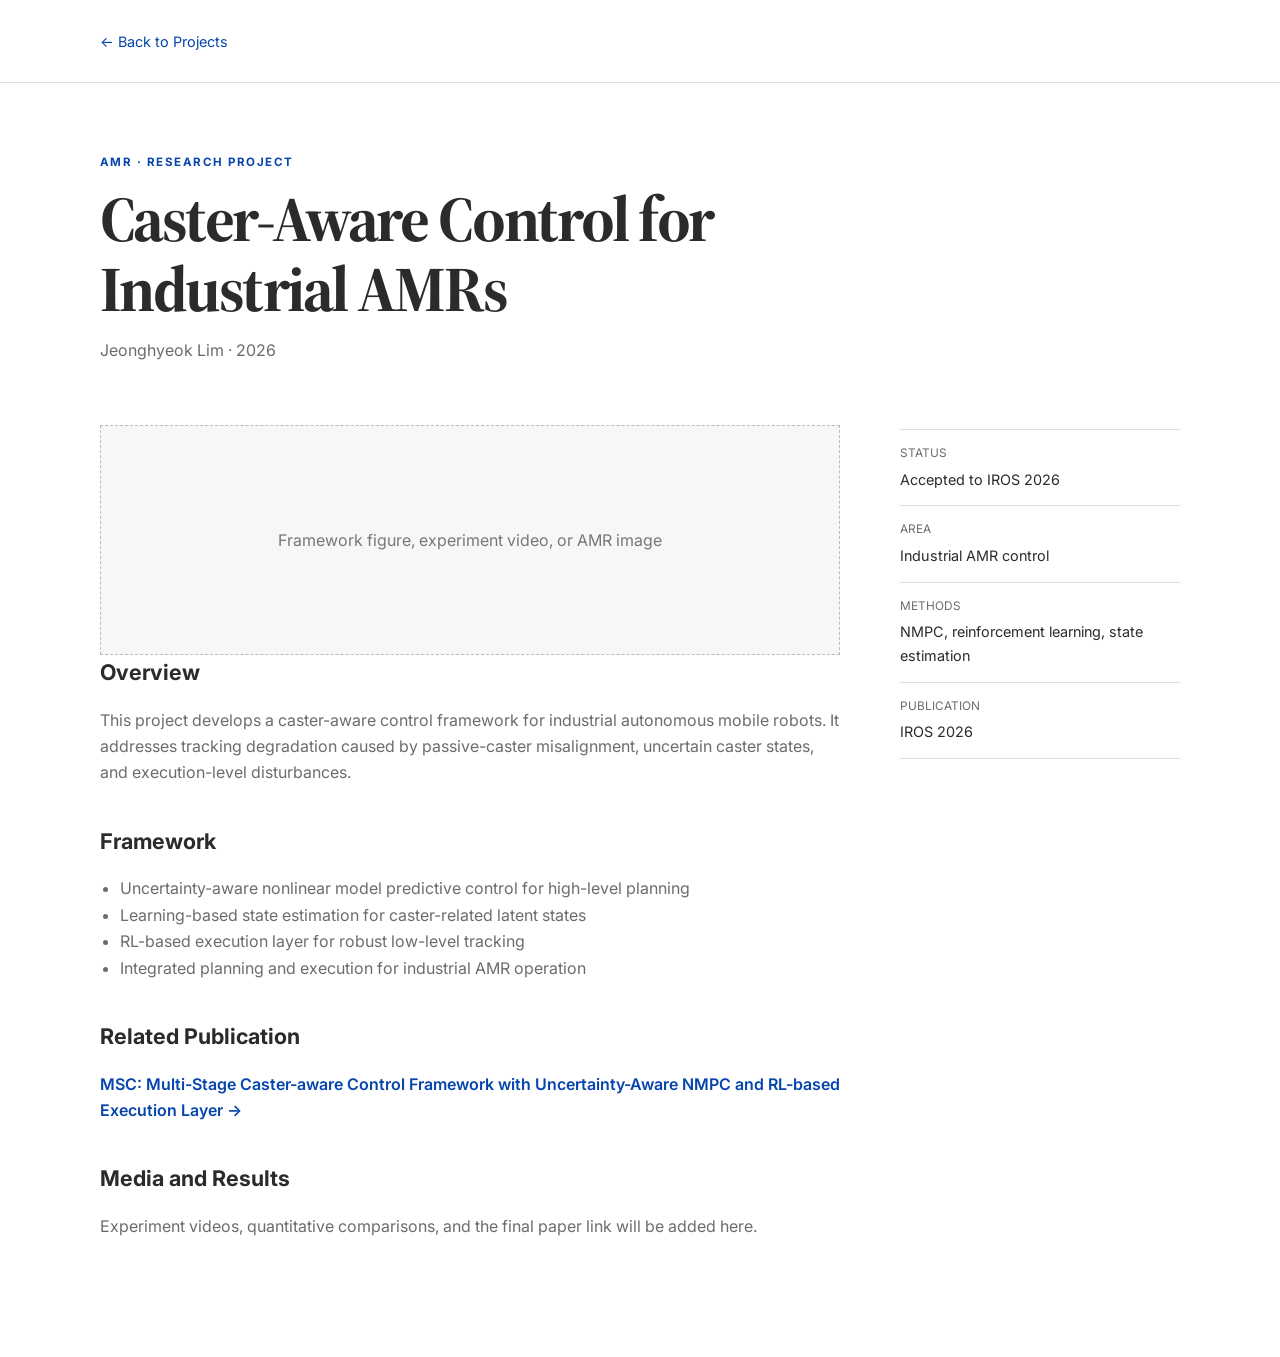
==== projects/caster-aware-amr.html @ 1ec25bf4 "Add caster-aware AMR project page" ====
<!DOCTYPE html>
<html lang="en">
<head>
  <meta charset="UTF-8" />
  <meta name="viewport" content="width=device-width, initial-scale=1.0" />
  <meta name="description" content="Caster-Aware Control for Industrial AMRs — Jeonghyeok Lim" />
  <title>Caster-Aware Control for Industrial AMRs | Jeonghyeok Lim</title>
  <link rel="preconnect" href="https://fonts.googleapis.com" />
  <link rel="preconnect" href="https://fonts.gstatic.com" crossorigin />
  <link href="https://fonts.googleapis.com/css2?family=Inter:wght@400;500;600;700&family=Source+Serif+4:wght@600;700&display=swap" rel="stylesheet" />
  <link rel="stylesheet" href="../assets/styles.css" />
</head>
<body class="detail-page">
  <header class="detail-header">
    <div class="container"><a href="../index.html#projects">← Back to Projects</a></div>
  </header>

  <main>
    <section class="detail-hero container">
      <p class="label">AMR · RESEARCH PROJECT</p>
      <h1>Caster-Aware Control for Industrial AMRs</h1>
      <p class="detail-meta">Jeonghyeok Lim · 2026</p>
    </section>

    <section class="detail-layout container">
      <div>
        <div class="detail-media">Framework figure, experiment video, or AMR image</div>

        <section class="detail-section">
          <h2>Overview</h2>
          <p>
            This project develops a caster-aware control framework for industrial autonomous mobile robots.
            It addresses tracking degradation caused by passive-caster misalignment, uncertain caster states,
            and execution-level disturbances.
          </p>
        </section>

        <section class="detail-section">
          <h2>Framework</h2>
          <ul>
            <li>Uncertainty-aware nonlinear model predictive control for high-level planning</li>
            <li>Learning-based state estimation for caster-related latent states</li>
            <li>RL-based execution layer for robust low-level tracking</li>
            <li>Integrated planning and execution for industrial AMR operation</li>
          </ul>
        </section>

        <section class="detail-section">
          <h2>Related Publication</h2>
          <p>
            <a class="text-link" href="../index.html#msc-paper">MSC: Multi-Stage Caster-aware Control Framework with Uncertainty-Aware NMPC and RL-based Execution Layer →</a>
          </p>
        </section>

        <section class="detail-section">
          <h2>Media and Results</h2>
          <p>Experiment videos, quantitative comparisons, and the final paper link will be added here.</p>
        </section>
      </div>

      <aside class="detail-aside">
        <dl>
          <div><dt>Status</dt><dd>Accepted to IROS 2026</dd></div>
          <div><dt>Area</dt><dd>Industrial AMR control</dd></div>
          <div><dt>Methods</dt><dd>NMPC, reinforcement learning, state estimation</dd></div>
          <div><dt>Publication</dt><dd>IROS 2026</dd></div>
        </dl>
      </aside>
    </section>
  </main>
</body>
</html>
---- assets/styles.css ----
:root {
  --bg: #ffffff;
  --surface: #f7f7f7;
  --text: #2b2b2b;
  --muted: #6c6c6c;
  --line: #dedede;
  --accent: #0645ad;
  --accent-dark: #083b8a;
  --soft-blue: #eef4fb;
  --max-width: 1080px;
}

* { box-sizing: border-box; }
html { scroll-behavior: smooth; }
body {
  margin: 0;
  color: var(--text);
  background: var(--bg);
  font-family: Inter, system-ui, -apple-system, BlinkMacSystemFont, "Segoe UI", sans-serif;
  font-size: 16px;
  line-height: 1.65;
}

a { color: inherit; text-decoration: none; }
a:hover { color: var(--accent); }
img { display: block; max-width: 100%; }
strong { font-weight: 700; }

.container {
  width: min(var(--max-width), calc(100% - 48px));
  margin-inline: auto;
}

.site-header {
  position: sticky;
  top: 0;
  z-index: 20;
  background: rgba(255,255,255,.97);
  border-bottom: 1px solid var(--line);
}

.header-inner {
  width: min(var(--max-width), calc(100% - 48px));
  min-height: 68px;
  margin-inline: auto;
  display: flex;
  align-items: center;
  gap: 32px;
}

.site-name {
  margin-right: auto;
  color: var(--text);
  font-size: 1.02rem;
  font-weight: 700;
}

.site-nav {
  display: flex;
  align-items: center;
  gap: 25px;
}

.site-nav a {
  color: var(--muted);
  font-size: .88rem;
  font-weight: 600;
}

.site-nav a:hover,
.site-nav a.active { color: var(--accent); }

.menu-toggle {
  display: none;
  padding: 7px 10px;
  color: var(--text);
  border: 1px solid var(--line);
  border-radius: 4px;
  background: #fff;
  font: inherit;
  font-size: .82rem;
}

.intro {
  display: grid;
  grid-template-columns: minmax(0,1fr) 250px;
  align-items: center;
  gap: 76px;
  min-height: 520px;
  padding-block: 76px;
}

.label {
  margin: 0 0 12px;
  color: var(--accent);
  font-size: .72rem;
  font-weight: 700;
  letter-spacing: .13em;
}

.intro h1 {
  margin: 0;
  font-family: "Source Serif 4", Georgia, serif;
  font-size: clamp(3rem, 7vw, 5rem);
  line-height: 1.04;
  letter-spacing: -.045em;
}

.position {
  margin: 10px 0 0;
  color: var(--accent);
  font-size: 1.08rem;
  font-weight: 600;
}

.summary {
  max-width: 690px;
  margin: 24px 0 0;
  color: var(--muted);
  font-size: 1.04rem;
}

.intro-links {
  display: flex;
  flex-wrap: wrap;
  gap: 10px;
  margin-top: 28px;
}

.button {
  display: inline-flex;
  align-items: center;
  justify-content: center;
  min-height: 41px;
  padding: 0 15px;
  border: 1px solid var(--line);
  border-radius: 4px;
  font-size: .86rem;
  font-weight: 600;
}

.button.primary {
  color: #fff;
  border-color: var(--accent);
  background: var(--accent);
}

.button.primary:hover {
  color: #fff;
  background: var(--accent-dark);
}

.button.secondary { background: #fff; }

.profile-image {
  width: 250px;
  height: 310px;
  object-fit: cover;
  object-position: center 28%;
  border: 1px solid var(--line);
  border-radius: 4px;
  background: #fff;
}

.section {
  padding-block: 76px;
  scroll-margin-top: 68px;
}

.section-muted {
  background: var(--surface);
  border-top: 1px solid var(--line);
  border-bottom: 1px solid var(--line);
}

.section-title { margin-bottom: 34px; }
.section-title h2 {
  margin: 0;
  color: #5f5f5f;
  font-family: Inter, sans-serif;
  font-size: clamp(2rem, 4vw, 3.15rem);
  line-height: 1.1;
  letter-spacing: -.035em;
}

.compact-title { margin-bottom: 30px; }

.two-column {
  display: grid;
  grid-template-columns: minmax(0,1.35fr) minmax(300px,.85fr);
  gap: 66px;
  align-items: start;
}

.prose p { margin: 0 0 18px; }

.profile-list {
  margin: 0;
  padding: 0;
  border-top: 1px solid var(--line);
}

.profile-list > div {
  padding: 15px 0;
  border-bottom: 1px solid var(--line);
}

.profile-list dt {
  margin-bottom: 4px;
  color: var(--accent);
  font-size: .75rem;
  font-weight: 700;
  letter-spacing: .05em;
  text-transform: uppercase;
}

.profile-list dd {
  margin: 0;
  color: var(--muted);
  font-size: .92rem;
}

.news-list { border-top: 1px solid var(--line); }
.news-item {
  display: grid;
  grid-template-columns: 145px minmax(0,1fr);
  gap: 28px;
  padding: 22px 0;
  border-bottom: 1px solid var(--line);
}
.news-item time {
  color: var(--muted);
  font-size: .9rem;
}
.news-item p { margin: 0; }
.news-item a { color: var(--accent); }
.news-authors {
  margin-top: 6px !important;
  color: var(--muted);
  font-size: .88rem;
}
.author-note {
  margin: 11px 0 0;
  color: var(--muted);
  font-size: .76rem;
}

.publication-group { margin-top: 42px; }
.publication-group > h3 {
  margin: 0 0 18px;
  font-size: 1.22rem;
}
.empty-state {
  padding: 18px 0;
  color: #999;
  border-top: 1px solid var(--line);
  border-bottom: 1px solid var(--line);
  font-size: .88rem;
}

.publication-card {
  display: grid;
  grid-template-columns: 250px minmax(0,1fr);
  gap: 34px;
  padding: 24px;
  border: 1px solid var(--line);
  background: #fff;
}

.publication-media {
  min-height: 175px;
  display: flex;
  flex-direction: column;
  align-items: center;
  justify-content: center;
  gap: 8px;
  color: #fff;
  text-align: center;
  border-radius: 2px;
}
.publication-media span {
  font-size: 2.35rem;
  font-weight: 700;
  letter-spacing: .04em;
}
.publication-media small { opacity: .82; }
.media-msc { background: linear-gradient(135deg,#374d69,#70859c); }
.media-adp { background: linear-gradient(135deg,#5a476f,#937cad); }

.publication-content h4 {
  margin: 0 0 8px;
  color: #555;
  font-size: 1.19rem;
  line-height: 1.4;
  font-weight: 500;
}
.authors,
.venue,
.preprint-line {
  margin: 4px 0;
  color: var(--muted);
}
.venue,
.preprint-line { font-size: .93rem; }

.publication-links {
  display: flex;
  flex-wrap: wrap;
  align-items: flex-start;
  gap: 8px;
  margin-top: 12px;
  color: var(--accent);
  font-size: .88rem;
}
.publication-links a,
.abstract-toggle summary { cursor: pointer; }
.disabled-link { color: #aaa; }
.abstract-toggle { display: inline; }
.abstract-toggle summary {
  list-style: none;
  display: inline;
}
.abstract-toggle summary::-webkit-details-marker { display: none; }
.abstract-toggle[open] {
  flex-basis: 100%;
  order: 2;
  padding: 10px 12px;
  color: var(--muted);
  border-left: 3px solid var(--accent);
  background: var(--soft-blue);
}
.abstract-toggle[open] summary {
  color: var(--accent);
  font-weight: 600;
}
.abstract-toggle p {
  margin: 8px 0 0;
  color: var(--muted);
  line-height: 1.6;
}

.project-category + .project-category { margin-top: 46px; }
.project-category > h3 {
  margin: 0 0 18px;
  color: #686868;
  font-size: 1.45rem;
  font-weight: 500;
}
.project-grid {
  display: grid;
  grid-template-columns: repeat(2,minmax(0,1fr));
  gap: 20px;
}
.project-card {
  overflow: hidden;
  color: inherit;
  border: 1px solid var(--line);
  border-radius: 6px;
  background: #fff;
  transition: transform .18s ease, box-shadow .18s ease;
}
.project-card:hover {
  color: inherit;
  transform: translateY(-3px);
  box-shadow: 0 10px 24px rgba(0,0,0,.08);
}
.project-cover {
  min-height: 190px;
  display: flex;
  align-items: center;
  justify-content: center;
  color: #fff;
}
.project-cover span {
  font-size: 2.7rem;
  font-weight: 700;
  letter-spacing: .04em;
}
.cover-humanoid { background: linear-gradient(135deg,#304b67,#7892aa); }
.cover-amr { background: linear-gradient(135deg,#485b43,#8aa17e); }
.project-copy { padding: 20px; }
.project-copy h4 {
  margin: 0 0 8px;
  color: var(--accent);
  font-size: 1.1rem;
  line-height: 1.4;
}
.project-copy p {
  margin: 0;
  color: var(--muted);
  font-size: .92rem;
}
.tags {
  display: flex;
  flex-wrap: wrap;
  gap: 7px;
  margin-top: 15px;
}
.tags span {
  padding: 3px 7px;
  color: #777;
  border-radius: 3px;
  background: #ececec;
  font-size: .7rem;
}
.project-copy small {
  display: block;
  margin-top: 14px;
  color: #8a8a8a;
}

.contact > p { max-width: 700px; color: var(--muted); }
.text-link { color: var(--accent); font-weight: 600; }

footer { border-top: 1px solid var(--line); }
.footer-inner {
  display: flex;
  justify-content: space-between;
  gap: 20px;
  padding-block: 24px 34px;
  color: var(--muted);
  font-size: .79rem;
}

.detail-page { background: #fff; }
.detail-header {
  padding: 28px 0;
  border-bottom: 1px solid var(--line);
}
.detail-header a { color: var(--accent); font-size: .9rem; }
.detail-hero { padding: 70px 0 46px; }
.detail-hero h1 {
  max-width: 820px;
  margin: 0;
  font-family: "Source Serif 4", Georgia, serif;
  font-size: clamp(2.4rem,5vw,4.2rem);
  line-height: 1.08;
  letter-spacing: -.04em;
}
.detail-meta { margin-top: 14px; color: var(--muted); }
.detail-layout {
  display: grid;
  grid-template-columns: minmax(0,1fr) 280px;
  gap: 60px;
  padding-bottom: 80px;
}
.detail-section { margin-bottom: 38px; }
.detail-section h2 { margin: 0 0 12px; font-size: 1.35rem; }
.detail-section p,
.detail-section li { color: var(--muted); }
.detail-section ul { padding-left: 20px; }
.detail-media {
  min-height: 230px;
  display: flex;
  align-items: center;
  justify-content: center;
  color: #777;
  border: 1px dashed #bbb;
  background: var(--surface);
}
.detail-aside {
  padding-top: 4px;
}
.detail-aside dl { margin: 0; border-top: 1px solid var(--line); }
.detail-aside div { padding: 14px 0; border-bottom: 1px solid var(--line); }
.detail-aside dt { color: var(--muted); font-size: .74rem; text-transform: uppercase; }
.detail-aside dd { margin: 4px 0 0; font-size: .9rem; }

@media (max-width: 800px) {
  .header-inner { width: min(100% - 32px,var(--max-width)); min-height: 62px; }
  .menu-toggle { display: inline-flex; }
  .site-nav {
    display: none;
    position: absolute;
    top: 62px;
    left: 0;
    right: 0;
    flex-direction: column;
    align-items: flex-start;
    gap: 0;
    padding: 10px 16px;
    background: #fff;
    border-bottom: 1px solid var(--line);
  }
  .site-nav.open { display: flex; }
  .site-nav a { width: 100%; padding: 10px 0; }
  .container { width: min(100% - 32px,var(--max-width)); }
  .intro { grid-template-columns: 1fr; gap: 34px; min-height: 0; padding-block: 56px; }
  .profile-wrap { order: -1; }
  .profile-image { width: 170px; height: 210px; }
  .section { padding-block: 56px; }
  .two-column,
  .publication-card,
  .detail-layout { grid-template-columns: 1fr; }
  .two-column { gap: 34px; }
  .news-item { grid-template-columns: 1fr; gap: 7px; }
  .publication-card { gap: 22px; padding: 18px; }
  .publication-media { min-height: 155px; }
  .project-grid { grid-template-columns: 1fr; }
  .detail-layout { gap: 24px; }
  .footer-inner { flex-direction: column; gap: 5px; }
}
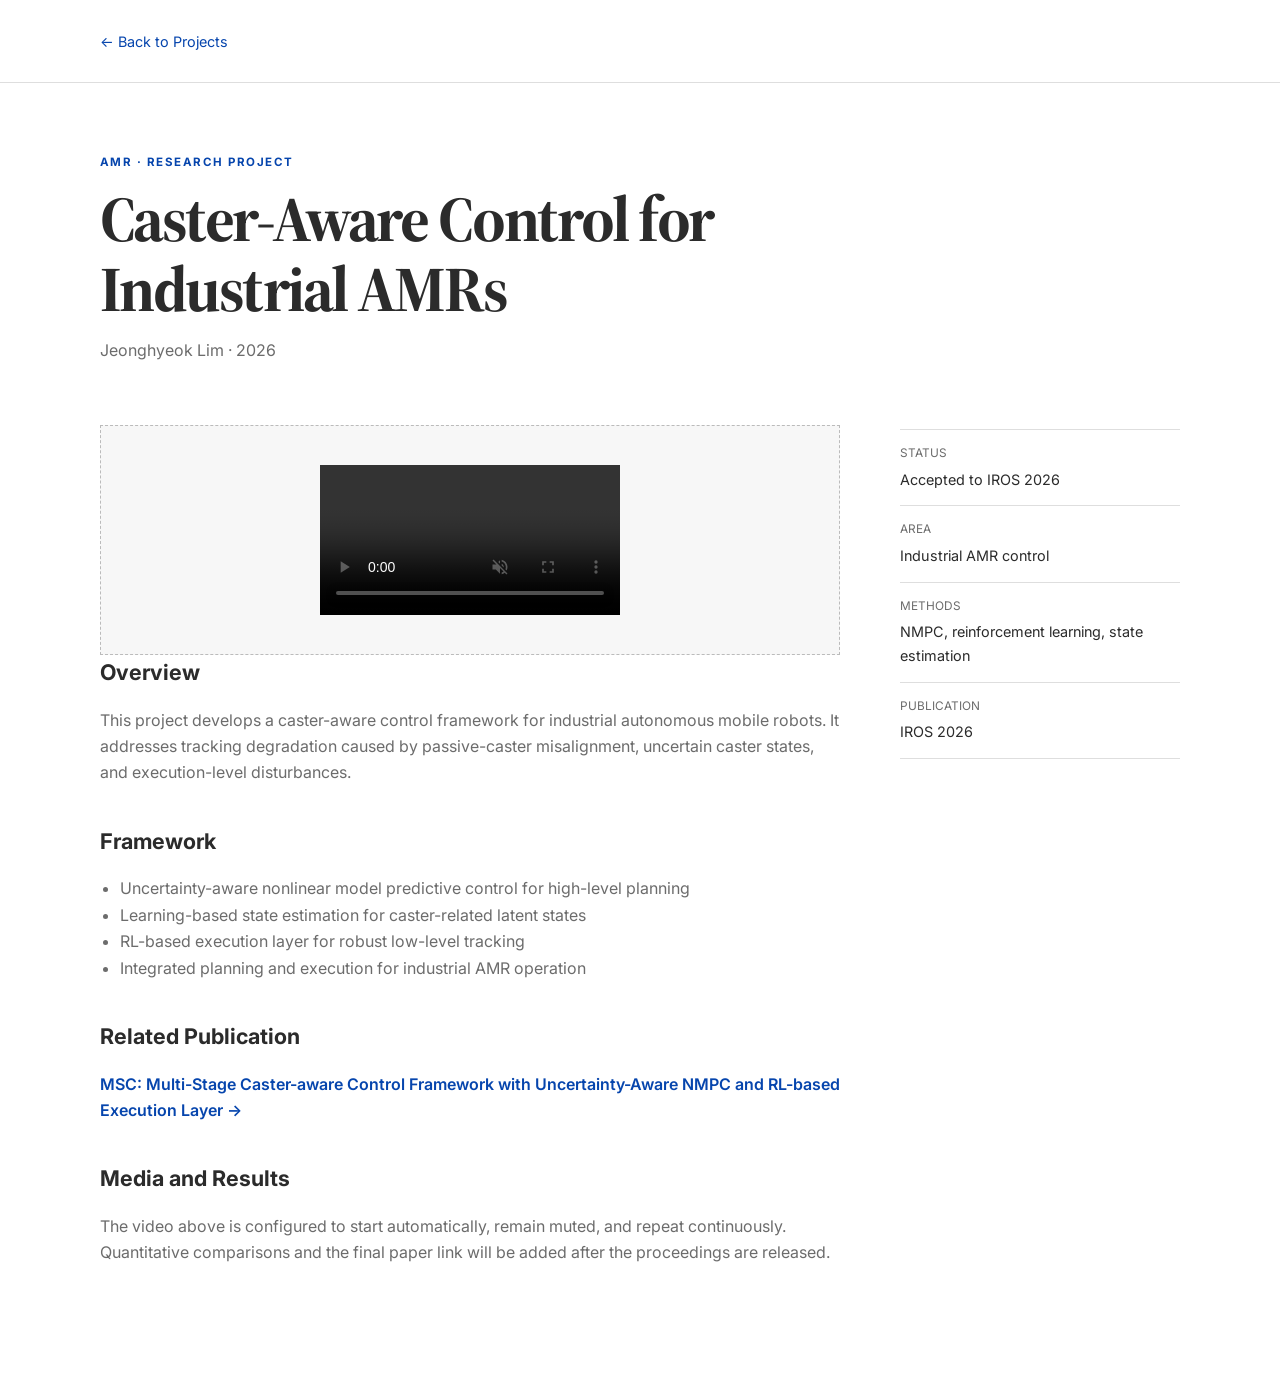
==== commit 4f79f38f: "Add looping MSC project video" ====
--- a/projects/caster-aware-amr.html
+++ b/projects/caster-aware-amr.html
@@ -9,6 +9,7 @@
   <link rel="preconnect" href="https://fonts.gstatic.com" crossorigin />
   <link href="https://fonts.googleapis.com/css2?family=Inter:wght@400;500;600;700&family=Source+Serif+4:wght@600;700&display=swap" rel="stylesheet" />
   <link rel="stylesheet" href="../assets/styles.css" />
+  <link rel="stylesheet" href="../assets/theme.css" />
 </head>
 <body class="detail-page">
   <header class="detail-header">
@@ -24,7 +25,12 @@
 
     <section class="detail-layout container">
       <div>
-        <div class="detail-media">Framework figure, experiment video, or AMR image</div>
+        <div class="detail-media detail-video-wrap">
+          <video class="detail-video" autoplay muted loop playsinline controls preload="metadata">
+            <source src="../assets/videos/msc-demo.mp4" type="video/mp4" />
+            Your browser does not support the video tag.
+          </video>
+        </div>
 
         <section class="detail-section">
           <h2>Overview</h2>
@@ -54,7 +60,10 @@
 
         <section class="detail-section">
           <h2>Media and Results</h2>
-          <p>Experiment videos, quantitative comparisons, and the final paper link will be added here.</p>
+          <p>
+            The video above is configured to start automatically, remain muted, and repeat continuously.
+            Quantitative comparisons and the final paper link will be added after the proceedings are released.
+          </p>
         </section>
       </div>
 
--- a/assets/styles.css
+++ b/assets/styles.css
@@ -411,6 +411,34 @@
 
 .contact > p { max-width: 700px; color: var(--muted); }
 .text-link { color: var(--accent); font-weight: 600; }
+.social-links {
+  display: flex;
+  flex-wrap: wrap;
+  gap: 18px;
+  align-items: center;
+  padding-top: 6px;
+}
+.social-button {
+  width: 64px;
+  height: 64px;
+  display: inline-flex;
+  align-items: center;
+  justify-content: center;
+  color: #fff;
+  border-radius: 12px;
+  background: #666;
+  transition: transform .16s ease, background .16s ease;
+}
+.social-button:hover {
+  color: #fff;
+  background: #4f4f4f;
+  transform: translateY(-2px);
+}
+.social-button svg {
+  width: 38px;
+  height: 38px;
+  fill: currentColor;
+}
 
 footer { border-top: 1px solid var(--line); }
 .footer-inner {
@@ -458,9 +486,7 @@
   border: 1px dashed #bbb;
   background: var(--surface);
 }
-.detail-aside {
-  padding-top: 4px;
-}
+.detail-aside { padding-top: 4px; }
 .detail-aside dl { margin: 0; border-top: 1px solid var(--line); }
 .detail-aside div { padding: 14px 0; border-bottom: 1px solid var(--line); }
 .detail-aside dt { color: var(--muted); font-size: .74rem; text-transform: uppercase; }
@@ -498,5 +524,7 @@
   .publication-media { min-height: 155px; }
   .project-grid { grid-template-columns: 1fr; }
   .detail-layout { gap: 24px; }
+  .social-button { width: 58px; height: 58px; }
+  .social-button svg { width: 34px; height: 34px; }
   .footer-inner { flex-direction: column; gap: 5px; }
 }
--- a/assets/theme.css
+++ b/assets/theme.css
@@ -0,0 +1,153 @@
+.inline-link {
+  color: var(--accent);
+  font-weight: 600;
+}
+
+.education-date {
+  margin-left: .25rem;
+  color: var(--muted);
+  font-size: .8rem;
+  white-space: nowrap;
+}
+
+.theme-toggle {
+  width: 38px;
+  height: 38px;
+  flex: 0 0 auto;
+  display: inline-flex;
+  align-items: center;
+  justify-content: center;
+  color: var(--muted);
+  border: 1px solid var(--line);
+  border-radius: 50%;
+  background: var(--bg);
+  cursor: pointer;
+  transition: color .16s ease, border-color .16s ease, background .16s ease;
+}
+
+.theme-toggle:hover {
+  color: var(--accent);
+  border-color: var(--accent);
+}
+
+.theme-toggle svg {
+  width: 18px;
+  height: 18px;
+  fill: none;
+  stroke: currentColor;
+  stroke-width: 1.8;
+  stroke-linecap: round;
+  stroke-linejoin: round;
+}
+
+.sun-icon { display: none; }
+html[data-theme="dark"] .moon-icon { display: none; }
+html[data-theme="dark"] .sun-icon { display: block; }
+
+.publication-card {
+  grid-template-columns: 330px minmax(0, 1fr);
+}
+
+.publication-figure {
+  min-height: 170px;
+  padding: 0;
+  overflow: hidden;
+  color: var(--muted);
+  border: 1px solid var(--line);
+  background: #fff;
+}
+
+.publication-figure-img {
+  width: 100%;
+  height: 100%;
+  min-height: 170px;
+  object-fit: contain;
+  background: #fff;
+}
+
+.publication-figure.is-loaded .media-loading {
+  display: none;
+}
+
+.media-loading {
+  padding: 12px;
+  font-size: .82rem;
+  font-weight: 600;
+}
+
+html[data-theme="dark"] {
+  color-scheme: dark;
+  --bg: #101317;
+  --surface: #171b20;
+  --text: #e8ebef;
+  --muted: #aab2bd;
+  --line: #30363d;
+  --accent: #82b7ff;
+  --accent-dark: #5d9eef;
+  --soft-blue: #1a2737;
+}
+
+html[data-theme="dark"] body,
+html[data-theme="dark"] .detail-page {
+  background: var(--bg);
+}
+
+html[data-theme="dark"] .site-header {
+  background: rgba(16, 19, 23, .96);
+}
+
+html[data-theme="dark"] .button.secondary,
+html[data-theme="dark"] .publication-card,
+html[data-theme="dark"] .project-card,
+html[data-theme="dark"] .site-nav,
+html[data-theme="dark"] .profile-image {
+  background: #15191e;
+}
+
+html[data-theme="dark"] .section-title h2,
+html[data-theme="dark"] .publication-content h4,
+html[data-theme="dark"] .project-category > h3 {
+  color: #d8dde4;
+}
+
+html[data-theme="dark"] .tags span {
+  color: #c7cdd5;
+  background: #272d34;
+}
+
+html[data-theme="dark"] .empty-state,
+html[data-theme="dark"] .project-copy small,
+html[data-theme="dark"] .disabled-link {
+  color: #7f8995;
+}
+
+html[data-theme="dark"] .social-button {
+  background: #454b53;
+}
+
+html[data-theme="dark"] .social-button:hover {
+  background: #5a626c;
+}
+
+html[data-theme="dark"] .detail-media {
+  color: #9da6b1;
+  border-color: #48505a;
+}
+
+@media (max-width: 800px) {
+  .theme-toggle {
+    margin-left: auto;
+  }
+
+  .publication-card {
+    grid-template-columns: 1fr;
+  }
+
+  .publication-figure-img {
+    min-height: 0;
+  }
+
+  html[data-theme="dark"] .site-nav {
+    background: #15191e;
+  }
+}
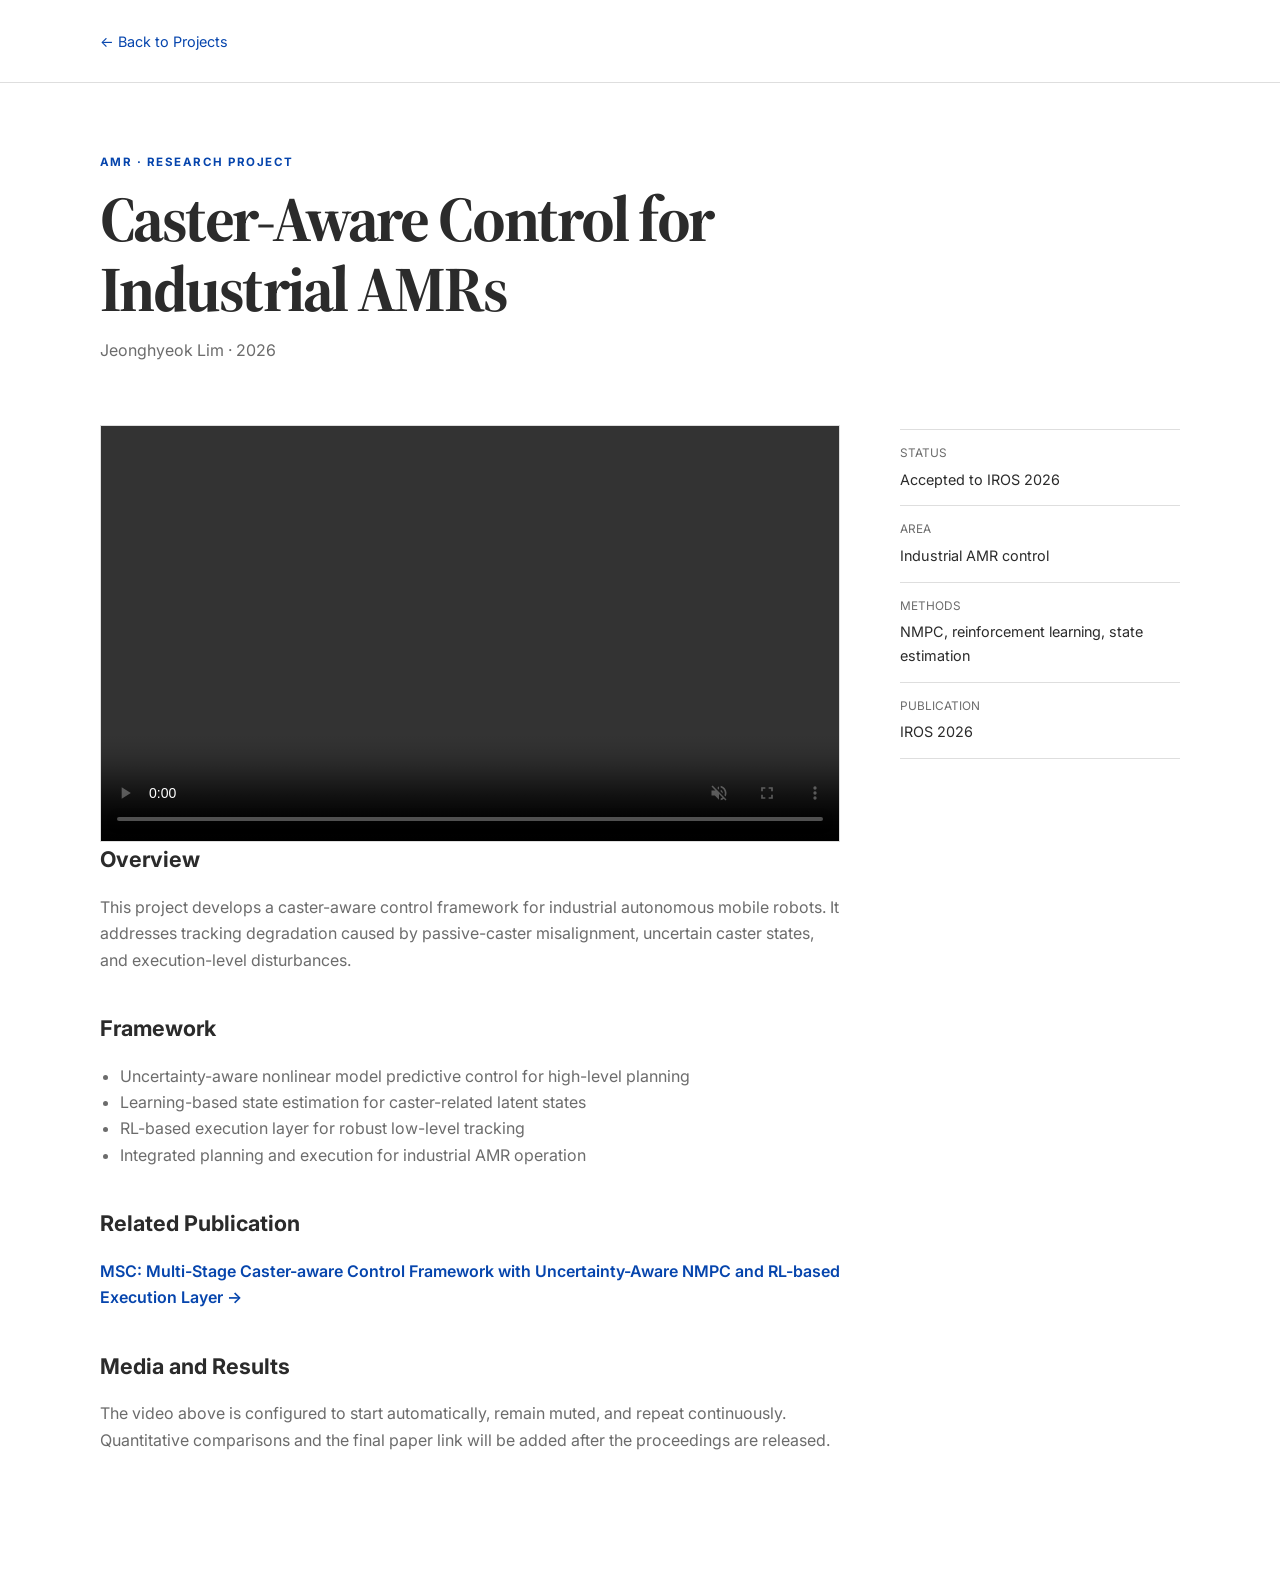
==== commit 5a124947: "Load project video stylesheet" ====
--- a/projects/caster-aware-amr.html
+++ b/projects/caster-aware-amr.html
@@ -10,6 +10,7 @@
   <link href="https://fonts.googleapis.com/css2?family=Inter:wght@400;500;600;700&family=Source+Serif+4:wght@600;700&display=swap" rel="stylesheet" />
   <link rel="stylesheet" href="../assets/styles.css" />
   <link rel="stylesheet" href="../assets/theme.css" />
+  <link rel="stylesheet" href="../assets/project-video.css" />
 </head>
 <body class="detail-page">
   <header class="detail-header">
--- a/assets/project-video.css
+++ b/assets/project-video.css
@@ -0,0 +1,22 @@
+.detail-video-wrap {
+  min-height: 0;
+  padding: 0;
+  overflow: hidden;
+  border: 1px solid var(--line);
+  background: #000;
+}
+
+.detail-video {
+  display: block;
+  width: 100%;
+  height: auto;
+  aspect-ratio: 16 / 9;
+  object-fit: contain;
+  background: #000;
+}
+
+@media (max-width: 800px) {
+  .detail-video-wrap {
+    width: 100%;
+  }
+}
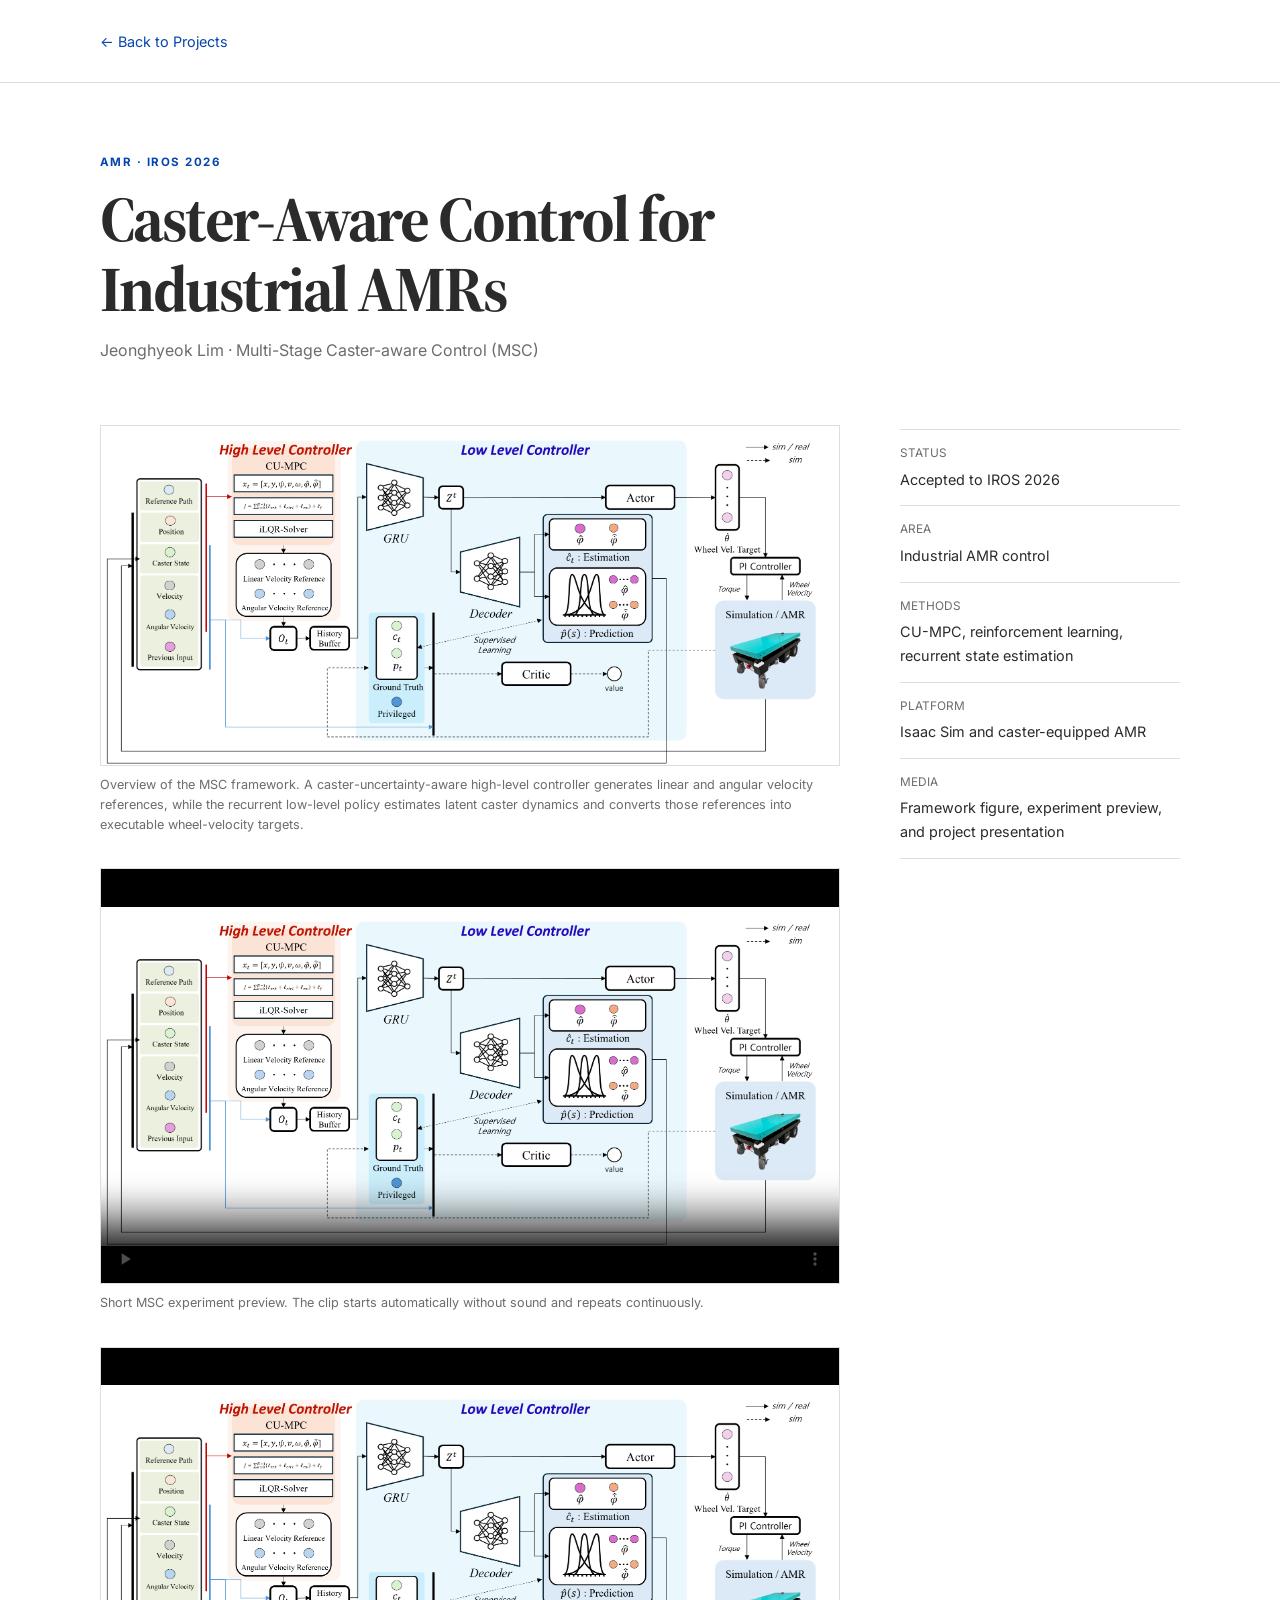
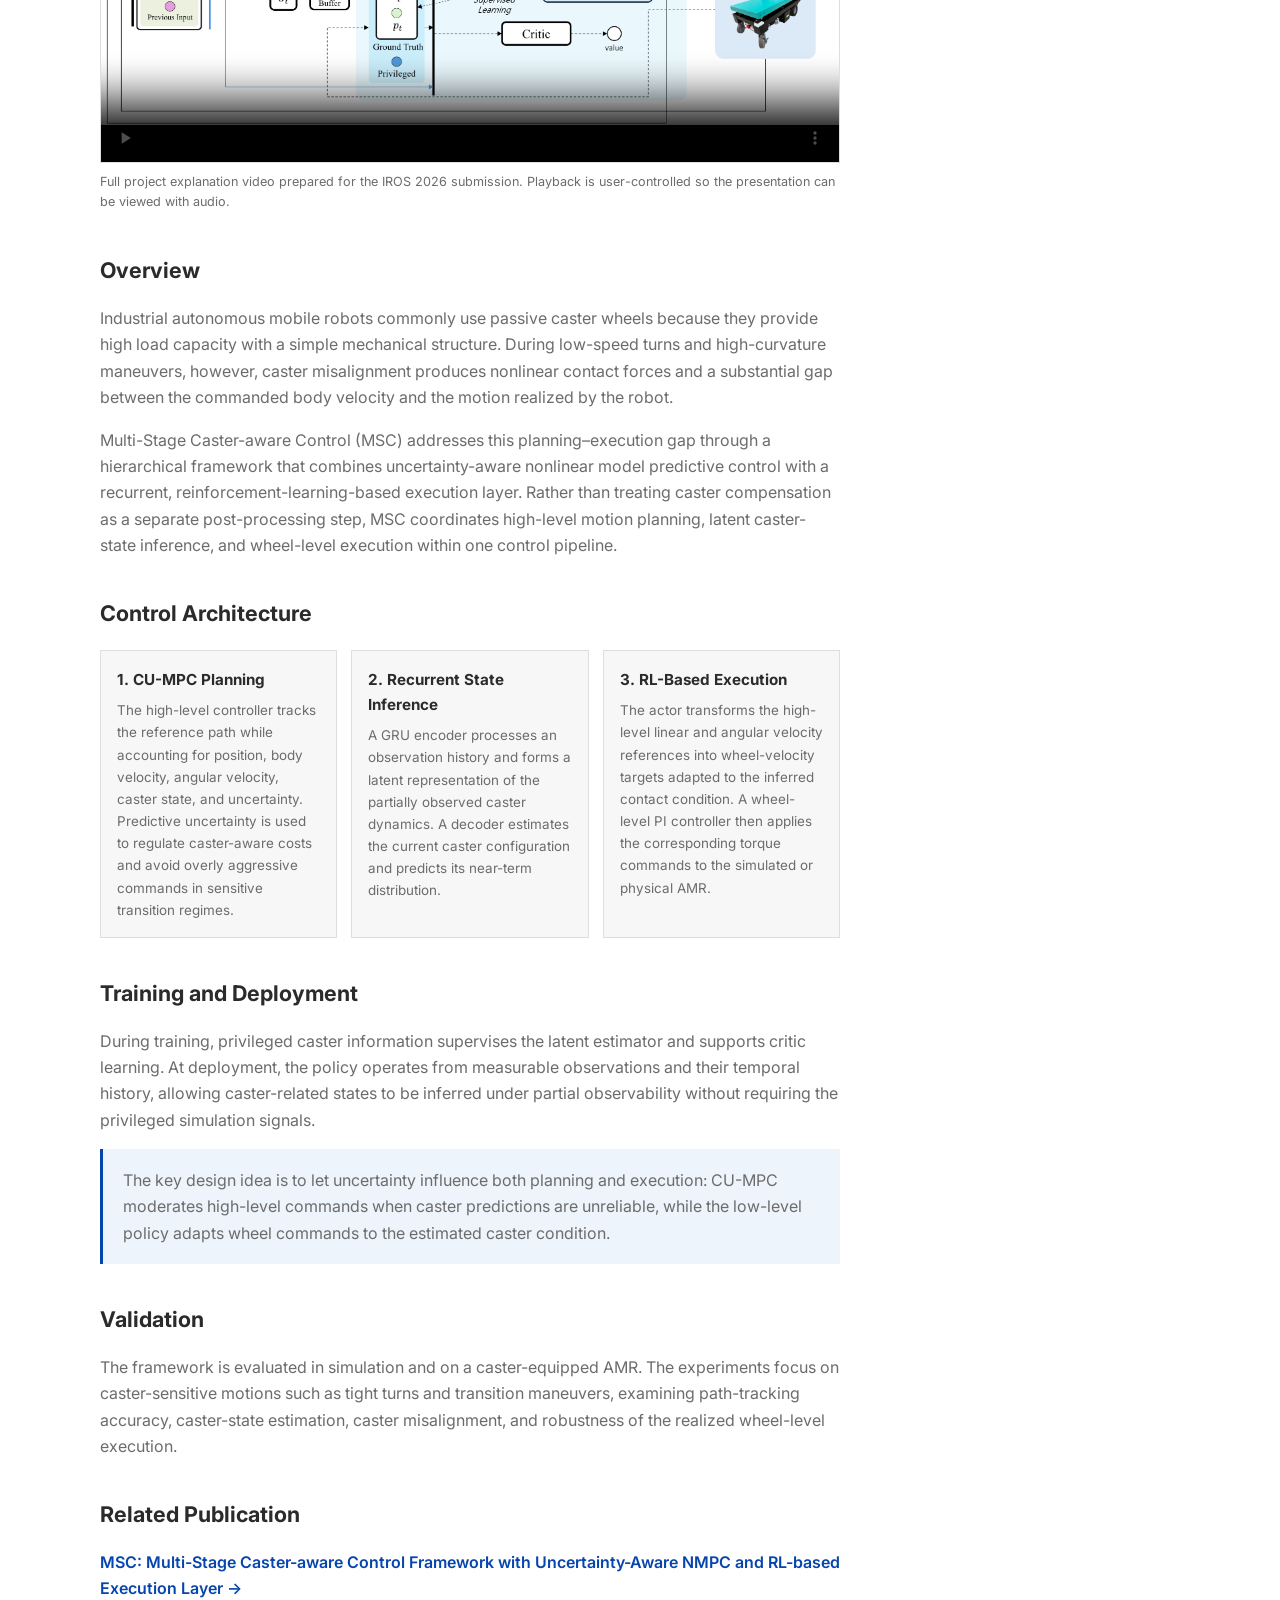
==== commit 710a7336: "Expand MSC project page with framework and videos" ====
--- a/projects/caster-aware-amr.html
+++ b/projects/caster-aware-amr.html
@@ -5,12 +5,17 @@
   <meta name="viewport" content="width=device-width, initial-scale=1.0" />
   <meta name="description" content="Caster-Aware Control for Industrial AMRs — Jeonghyeok Lim" />
   <title>Caster-Aware Control for Industrial AMRs | Jeonghyeok Lim</title>
+  <script>
+    document.documentElement.dataset.theme = localStorage.getItem('theme') ||
+      (window.matchMedia('(prefers-color-scheme: dark)').matches ? 'dark' : 'light');
+  </script>
   <link rel="preconnect" href="https://fonts.googleapis.com" />
   <link rel="preconnect" href="https://fonts.gstatic.com" crossorigin />
   <link href="https://fonts.googleapis.com/css2?family=Inter:wght@400;500;600;700&family=Source+Serif+4:wght@600;700&display=swap" rel="stylesheet" />
   <link rel="stylesheet" href="../assets/styles.css" />
   <link rel="stylesheet" href="../assets/theme.css" />
   <link rel="stylesheet" href="../assets/project-video.css" />
+  <link rel="stylesheet" href="../assets/msc-media.css" />
 </head>
 <body class="detail-page">
   <header class="detail-header">
@@ -19,37 +24,97 @@
 
   <main>
     <section class="detail-hero container">
-      <p class="label">AMR · RESEARCH PROJECT</p>
+      <p class="label">AMR · IROS 2026</p>
       <h1>Caster-Aware Control for Industrial AMRs</h1>
-      <p class="detail-meta">Jeonghyeok Lim · 2026</p>
+      <p class="detail-meta">Jeonghyeok Lim · Multi-Stage Caster-aware Control (MSC)</p>
     </section>
 
     <section class="detail-layout container">
       <div>
-        <div class="detail-media detail-video-wrap">
-          <video class="detail-video" autoplay muted loop playsinline controls preload="metadata">
-            <source src="../assets/videos/msc-demo.mp4" type="video/mp4" />
-            Your browser does not support the video tag.
-          </video>
+        <div class="detail-media-stack">
+          <figure class="detail-media-block">
+            <img
+              src="../assets/figures/%EA%B7%B8%EC%9C%BC%EB%A6%BC0.png"
+              alt="MSC framework combining CU-MPC, recurrent caster-state estimation, and an RL execution layer" />
+            <figcaption>
+              Overview of the MSC framework. A caster-uncertainty-aware high-level controller generates linear and angular velocity references, while the recurrent low-level policy estimates latent caster dynamics and converts those references into executable wheel-velocity targets.
+            </figcaption>
+          </figure>
+
+          <figure class="detail-media-block">
+            <video autoplay muted loop playsinline controls preload="metadata"
+              poster="../assets/figures/%EA%B7%B8%EC%9C%BC%EB%A6%BC0.png">
+              <source src="../assets/videos/MSC%20%EB%8F%99%EC%98%81%EC%83%81_compressed.mp4" type="video/mp4" />
+              Your browser does not support the video tag.
+            </video>
+            <figcaption>
+              Short MSC experiment preview. The clip starts automatically without sound and repeats continuously.
+            </figcaption>
+          </figure>
+
+          <figure class="detail-media-block">
+            <video controls playsinline preload="metadata"
+              poster="../assets/figures/%EA%B7%B8%EC%9C%BC%EB%A6%BC0.png">
+              <source src="../assets/videos/IROS26_3480_VI_fi.mp4" type="video/mp4" />
+              Your browser does not support the video tag.
+            </video>
+            <figcaption>
+              Full project explanation video prepared for the IROS 2026 submission. Playback is user-controlled so the presentation can be viewed with audio.
+            </figcaption>
+          </figure>
         </div>
 
         <section class="detail-section">
           <h2>Overview</h2>
           <p>
-            This project develops a caster-aware control framework for industrial autonomous mobile robots.
-            It addresses tracking degradation caused by passive-caster misalignment, uncertain caster states,
-            and execution-level disturbances.
+            Industrial autonomous mobile robots commonly use passive caster wheels because they provide high load capacity with a simple mechanical structure. During low-speed turns and high-curvature maneuvers, however, caster misalignment produces nonlinear contact forces and a substantial gap between the commanded body velocity and the motion realized by the robot.
+          </p>
+          <p>
+            Multi-Stage Caster-aware Control (MSC) addresses this planning–execution gap through a hierarchical framework that combines uncertainty-aware nonlinear model predictive control with a recurrent, reinforcement-learning-based execution layer. Rather than treating caster compensation as a separate post-processing step, MSC coordinates high-level motion planning, latent caster-state inference, and wheel-level execution within one control pipeline.
           </p>
         </section>
 
         <section class="detail-section">
-          <h2>Framework</h2>
-          <ul>
-            <li>Uncertainty-aware nonlinear model predictive control for high-level planning</li>
-            <li>Learning-based state estimation for caster-related latent states</li>
-            <li>RL-based execution layer for robust low-level tracking</li>
-            <li>Integrated planning and execution for industrial AMR operation</li>
-          </ul>
+          <h2>Control Architecture</h2>
+          <div class="framework-flow">
+            <article>
+              <h3>1. CU-MPC Planning</h3>
+              <p>
+                The high-level controller tracks the reference path while accounting for position, body velocity, angular velocity, caster state, and uncertainty. Predictive uncertainty is used to regulate caster-aware costs and avoid overly aggressive commands in sensitive transition regimes.
+              </p>
+            </article>
+            <article>
+              <h3>2. Recurrent State Inference</h3>
+              <p>
+                A GRU encoder processes an observation history and forms a latent representation of the partially observed caster dynamics. A decoder estimates the current caster configuration and predicts its near-term distribution.
+              </p>
+            </article>
+            <article>
+              <h3>3. RL-Based Execution</h3>
+              <p>
+                The actor transforms the high-level linear and angular velocity references into wheel-velocity targets adapted to the inferred contact condition. A wheel-level PI controller then applies the corresponding torque commands to the simulated or physical AMR.
+              </p>
+            </article>
+          </div>
+        </section>
+
+        <section class="detail-section">
+          <h2>Training and Deployment</h2>
+          <p>
+            During training, privileged caster information supervises the latent estimator and supports critic learning. At deployment, the policy operates from measurable observations and their temporal history, allowing caster-related states to be inferred under partial observability without requiring the privileged simulation signals.
+          </p>
+          <div class="detail-callout">
+            <p>
+              The key design idea is to let uncertainty influence both planning and execution: CU-MPC moderates high-level commands when caster predictions are unreliable, while the low-level policy adapts wheel commands to the estimated caster condition.
+            </p>
+          </div>
+        </section>
+
+        <section class="detail-section">
+          <h2>Validation</h2>
+          <p>
+            The framework is evaluated in simulation and on a caster-equipped AMR. The experiments focus on caster-sensitive motions such as tight turns and transition maneuvers, examining path-tracking accuracy, caster-state estimation, caster misalignment, and robustness of the realized wheel-level execution.
+          </p>
         </section>
 
         <section class="detail-section">
@@ -58,22 +123,15 @@
             <a class="text-link" href="../index.html#msc-paper">MSC: Multi-Stage Caster-aware Control Framework with Uncertainty-Aware NMPC and RL-based Execution Layer →</a>
           </p>
         </section>
-
-        <section class="detail-section">
-          <h2>Media and Results</h2>
-          <p>
-            The video above is configured to start automatically, remain muted, and repeat continuously.
-            Quantitative comparisons and the final paper link will be added after the proceedings are released.
-          </p>
-        </section>
       </div>
 
       <aside class="detail-aside">
         <dl>
           <div><dt>Status</dt><dd>Accepted to IROS 2026</dd></div>
           <div><dt>Area</dt><dd>Industrial AMR control</dd></div>
-          <div><dt>Methods</dt><dd>NMPC, reinforcement learning, state estimation</dd></div>
-          <div><dt>Publication</dt><dd>IROS 2026</dd></div>
+          <div><dt>Methods</dt><dd>CU-MPC, reinforcement learning, recurrent state estimation</dd></div>
+          <div><dt>Platform</dt><dd>Isaac Sim and caster-equipped AMR</dd></div>
+          <div><dt>Media</dt><dd>Framework figure, experiment preview, and project presentation</dd></div>
         </dl>
       </aside>
     </section>
--- a/assets/msc-media.css
+++ b/assets/msc-media.css
@@ -0,0 +1,128 @@
+.msc-publication-media {
+  min-height: 0;
+  padding: 8px;
+  color: inherit;
+  background: #fff;
+}
+
+.msc-publication-image {
+  display: block;
+  width: 100%;
+  height: 100%;
+  min-height: 175px;
+  object-fit: contain;
+  background: #fff;
+}
+
+.project-video-cover {
+  position: relative;
+  min-height: 190px;
+  padding: 0;
+  overflow: hidden;
+  background: #000;
+}
+
+.project-card-video {
+  display: block;
+  width: 100%;
+  height: 190px;
+  object-fit: cover;
+  background: #000;
+}
+
+.project-video-badge {
+  position: absolute;
+  right: 10px;
+  bottom: 10px;
+  padding: 4px 7px;
+  color: #fff;
+  border-radius: 3px;
+  background: rgba(0, 0, 0, 0.62);
+  font-size: 0.68rem;
+  font-weight: 600;
+  letter-spacing: 0.03em;
+}
+
+.detail-media-stack {
+  display: grid;
+  gap: 34px;
+  margin-bottom: 42px;
+}
+
+.detail-media-block {
+  margin: 0;
+}
+
+.detail-media-block img,
+.detail-media-block video {
+  display: block;
+  width: 100%;
+  height: auto;
+  border: 1px solid var(--line);
+  background: #000;
+}
+
+.detail-media-block img {
+  object-fit: contain;
+  background: #fff;
+}
+
+.detail-media-block video {
+  aspect-ratio: 16 / 9;
+  object-fit: contain;
+}
+
+.detail-media-block figcaption {
+  margin-top: 9px;
+  color: var(--muted);
+  font-size: 0.79rem;
+  line-height: 1.55;
+}
+
+.framework-flow {
+  display: grid;
+  grid-template-columns: repeat(3, minmax(0, 1fr));
+  gap: 14px;
+  margin: 18px 0 0;
+}
+
+.framework-flow article {
+  padding: 16px;
+  border: 1px solid var(--line);
+  background: var(--surface);
+}
+
+.framework-flow h3 {
+  margin: 0 0 7px;
+  font-size: 0.95rem;
+}
+
+.framework-flow p {
+  margin: 0;
+  color: var(--muted);
+  font-size: 0.84rem;
+}
+
+.detail-callout {
+  padding: 18px 20px;
+  border-left: 3px solid var(--accent);
+  background: var(--soft-blue);
+}
+
+.detail-callout p {
+  margin: 0;
+}
+
+@media (max-width: 800px) {
+  .msc-publication-image {
+    min-height: 140px;
+  }
+
+  .project-card-video {
+    height: 180px;
+  }
+
+  .framework-flow {
+    grid-template-columns: 1fr;
+  }
+}
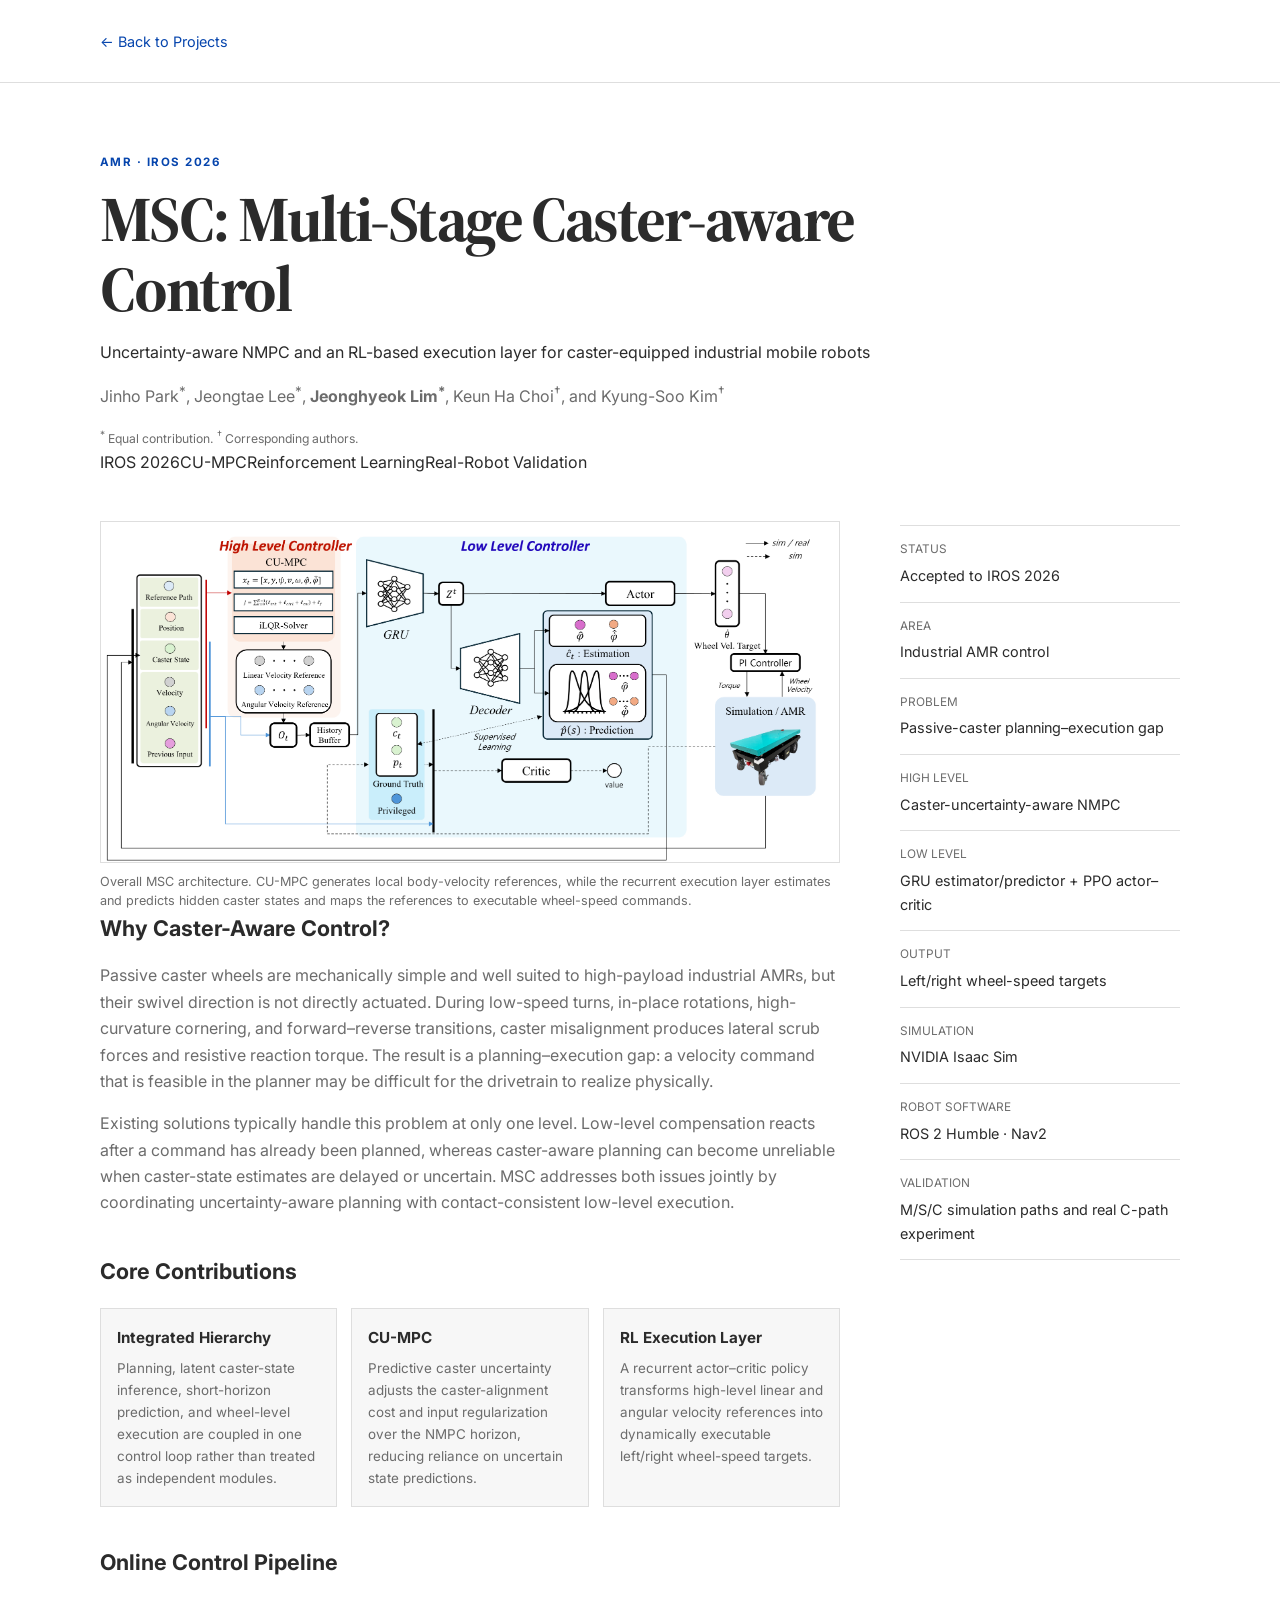
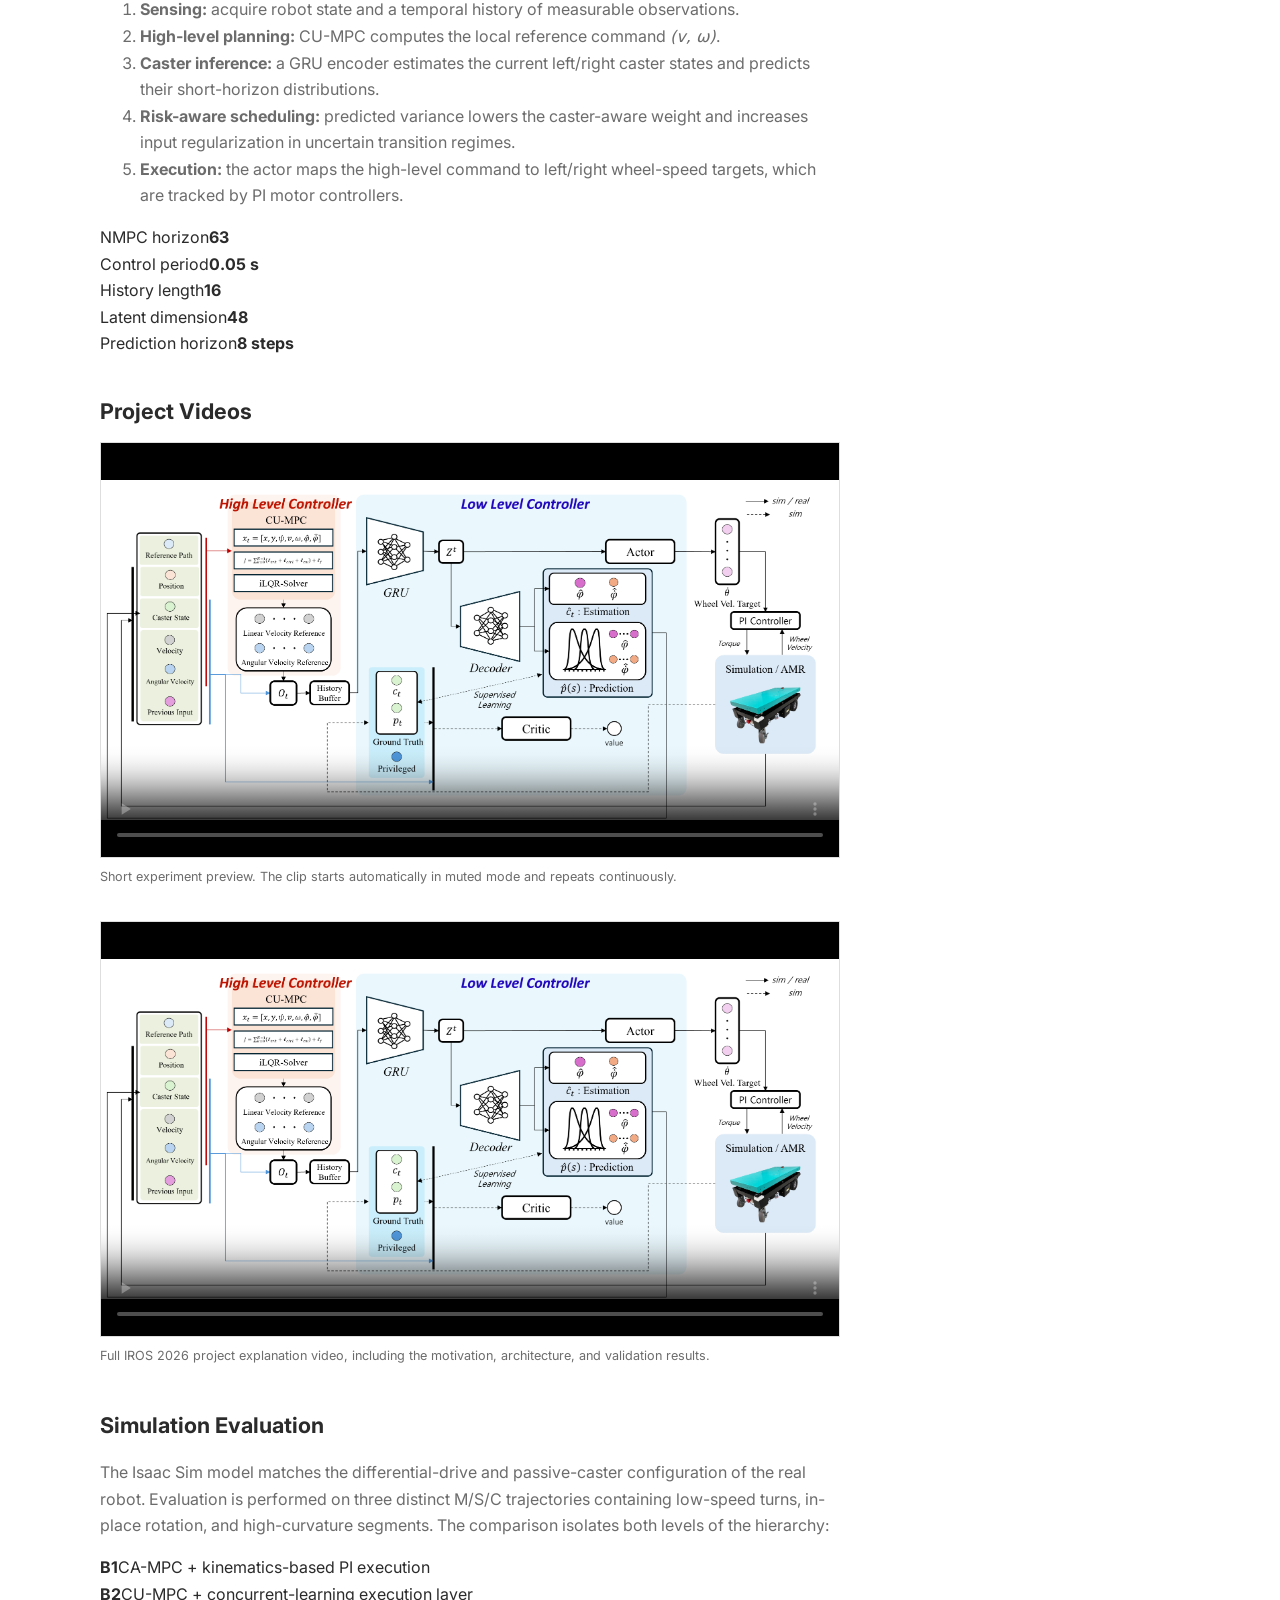
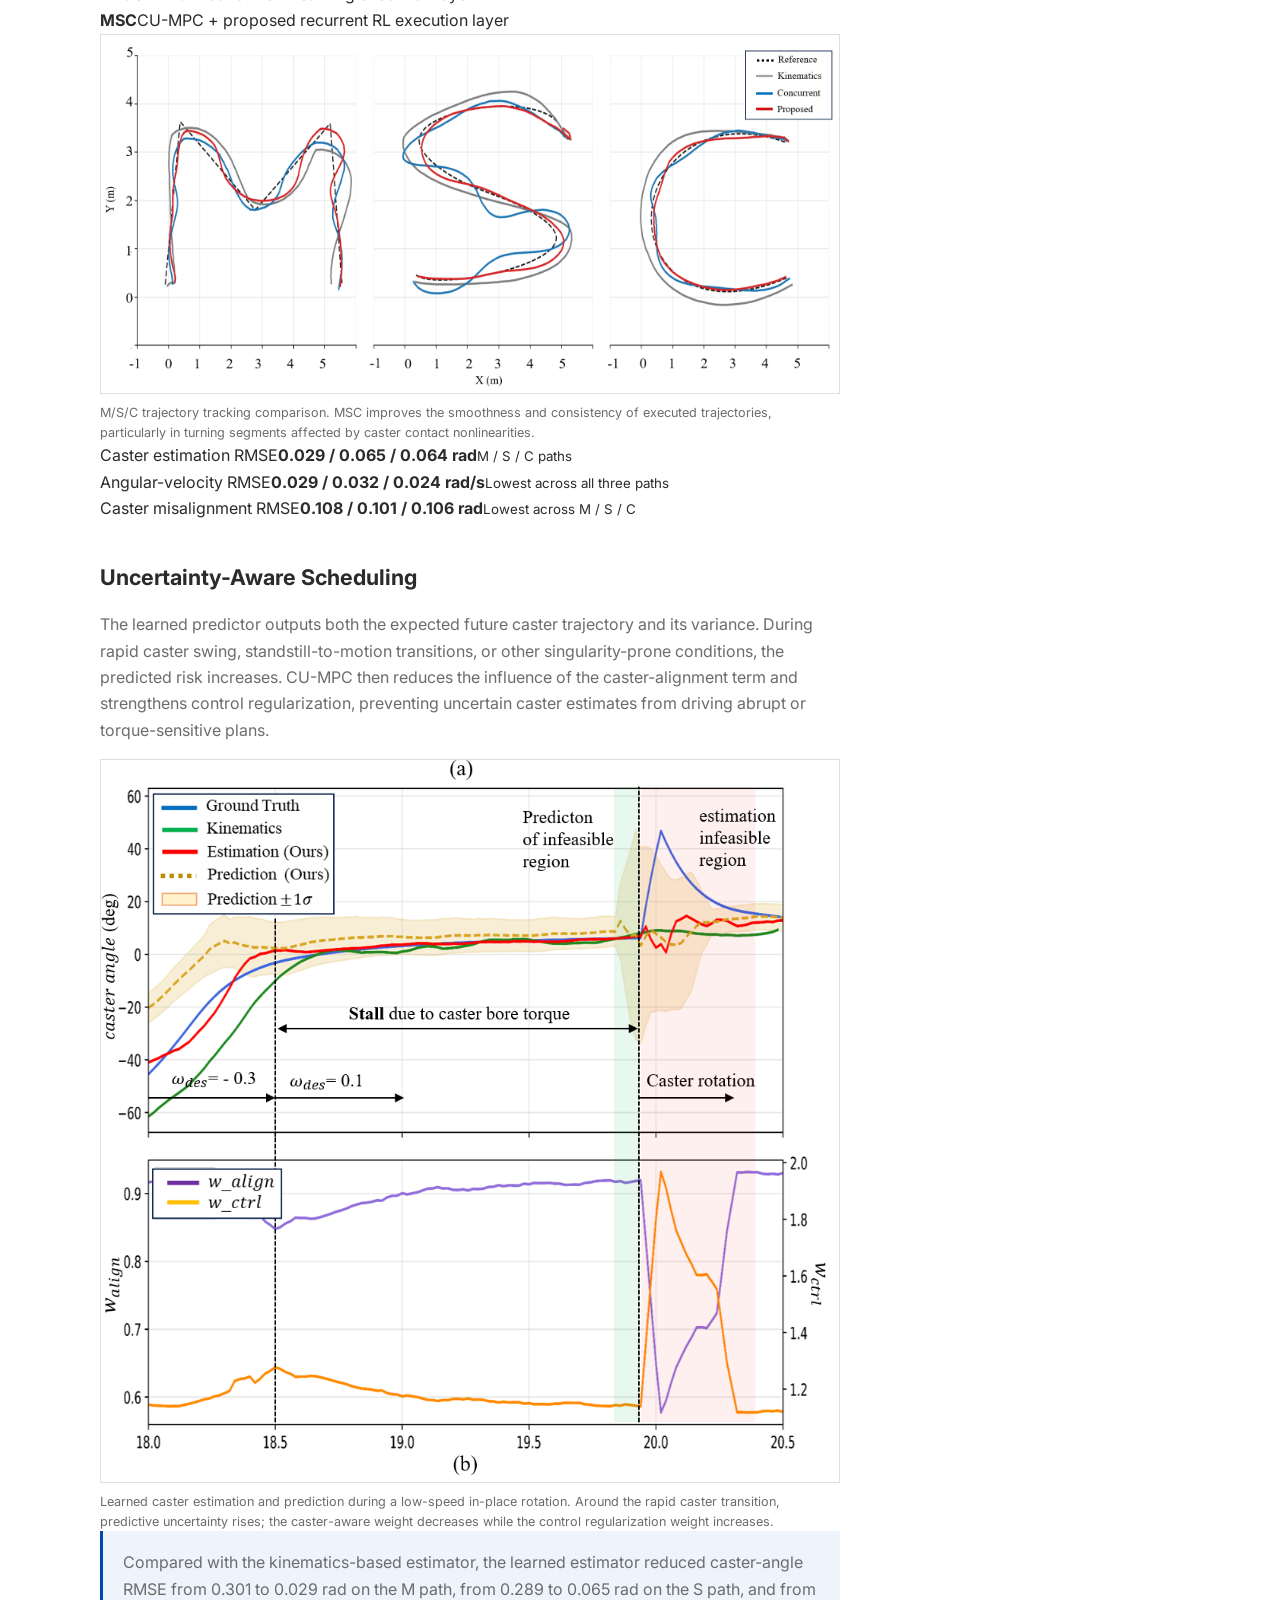
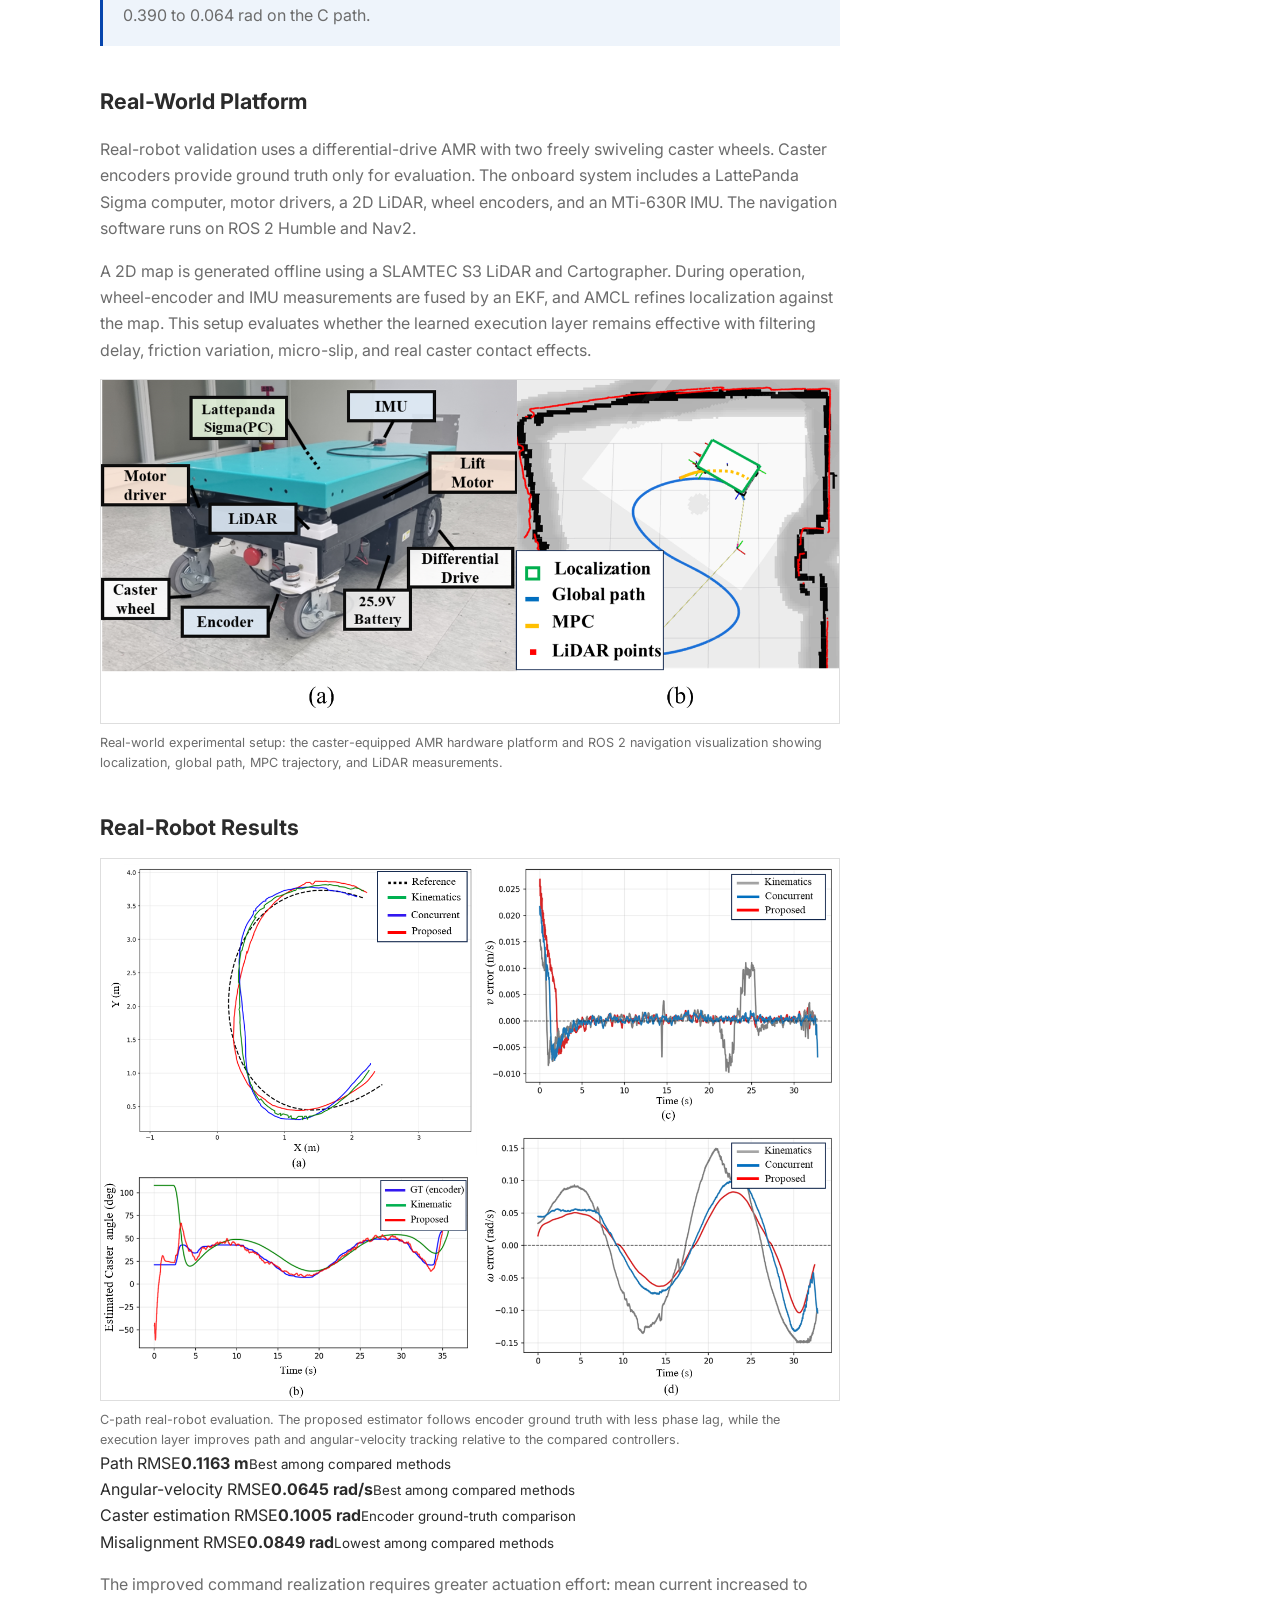
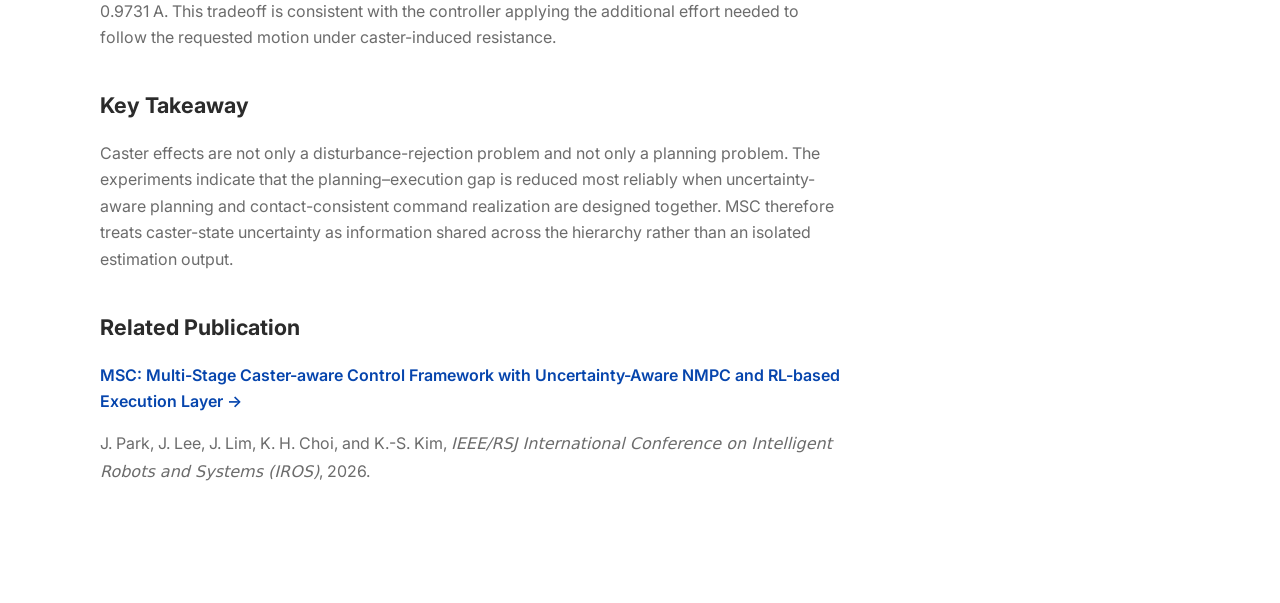
==== commit d5876c78: "Expand MSC project page with paper results and experiment figures" ====
--- a/projects/caster-aware-amr.html
+++ b/projects/caster-aware-amr.html
@@ -3,8 +3,8 @@
 <head>
   <meta charset="UTF-8" />
   <meta name="viewport" content="width=device-width, initial-scale=1.0" />
-  <meta name="description" content="Caster-Aware Control for Industrial AMRs — Jeonghyeok Lim" />
-  <title>Caster-Aware Control for Industrial AMRs | Jeonghyeok Lim</title>
+  <meta name="description" content="MSC: Multi-Stage Caster-aware Control for industrial AMRs — Jeonghyeok Lim" />
+  <title>MSC: Multi-Stage Caster-aware Control | Jeonghyeok Lim</title>
   <script>
     document.documentElement.dataset.theme = localStorage.getItem('theme') ||
       (window.matchMedia('(prefers-color-scheme: dark)').matches ? 'dark' : 'light');
@@ -25,95 +25,186 @@
   <main>
     <section class="detail-hero container">
       <p class="label">AMR · IROS 2026</p>
-      <h1>Caster-Aware Control for Industrial AMRs</h1>
-      <p class="detail-meta">Jeonghyeok Lim · Multi-Stage Caster-aware Control (MSC)</p>
+      <h1>MSC: Multi-Stage Caster-aware Control</h1>
+      <p class="detail-subtitle">Uncertainty-aware NMPC and an RL-based execution layer for caster-equipped industrial mobile robots</p>
+      <p class="detail-meta">
+        Jinho Park<sup>*</sup>, Jeongtae Lee<sup>*</sup>, <strong>Jeonghyeok Lim<sup>*</sup></strong>,
+        Keun Ha Choi<sup>†</sup>, and Kyung-Soo Kim<sup>†</sup>
+      </p>
+      <p class="author-note"><sup>*</sup> Equal contribution. <sup>†</sup> Corresponding authors.</p>
+      <div class="project-badges">
+        <span>IROS 2026</span><span>CU-MPC</span><span>Reinforcement Learning</span><span>Real-Robot Validation</span>
+      </div>
     </section>
 
     <section class="detail-layout container">
       <div>
-        <div class="detail-media-stack">
-          <figure class="detail-media-block">
-            <img
-              src="../assets/figures/%EA%B7%B8%EC%9C%BC%EB%A6%BC0.png"
-              alt="MSC framework combining CU-MPC, recurrent caster-state estimation, and an RL execution layer" />
-            <figcaption>
-              Overview of the MSC framework. A caster-uncertainty-aware high-level controller generates linear and angular velocity references, while the recurrent low-level policy estimates latent caster dynamics and converts those references into executable wheel-velocity targets.
-            </figcaption>
-          </figure>
-
-          <figure class="detail-media-block">
-            <video autoplay muted loop playsinline controls preload="metadata"
-              poster="../assets/figures/%EA%B7%B8%EC%9C%BC%EB%A6%BC0.png">
-              <source src="../assets/videos/MSC%20%EB%8F%99%EC%98%81%EC%83%81_compressed.mp4" type="video/mp4" />
-              Your browser does not support the video tag.
-            </video>
-            <figcaption>
-              Short MSC experiment preview. The clip starts automatically without sound and repeats continuously.
-            </figcaption>
-          </figure>
-
-          <figure class="detail-media-block">
-            <video controls playsinline preload="metadata"
-              poster="../assets/figures/%EA%B7%B8%EC%9C%BC%EB%A6%BC0.png">
-              <source src="../assets/videos/IROS26_3480_VI_fi.mp4" type="video/mp4" />
-              Your browser does not support the video tag.
-            </video>
-            <figcaption>
-              Full project explanation video prepared for the IROS 2026 submission. Playback is user-controlled so the presentation can be viewed with audio.
-            </figcaption>
-          </figure>
-        </div>
-
-        <section class="detail-section">
-          <h2>Overview</h2>
-          <p>
-            Industrial autonomous mobile robots commonly use passive caster wheels because they provide high load capacity with a simple mechanical structure. During low-speed turns and high-curvature maneuvers, however, caster misalignment produces nonlinear contact forces and a substantial gap between the commanded body velocity and the motion realized by the robot.
-          </p>
-          <p>
-            Multi-Stage Caster-aware Control (MSC) addresses this planning–execution gap through a hierarchical framework that combines uncertainty-aware nonlinear model predictive control with a recurrent, reinforcement-learning-based execution layer. Rather than treating caster compensation as a separate post-processing step, MSC coordinates high-level motion planning, latent caster-state inference, and wheel-level execution within one control pipeline.
-          </p>
-        </section>
-
-        <section class="detail-section">
-          <h2>Control Architecture</h2>
-          <div class="framework-flow">
+        <figure class="detail-media-block hero-framework">
+          <img
+            src="../assets/figures/%EA%B7%B8%EC%9C%BC%EB%A6%BC0.png"
+            alt="Overall MSC framework combining CU-MPC, recurrent caster-state estimation, and an RL execution layer" />
+          <figcaption>
+            Overall MSC architecture. CU-MPC generates local body-velocity references, while the recurrent execution layer estimates and predicts hidden caster states and maps the references to executable wheel-speed commands.
+          </figcaption>
+        </figure>
+
+        <section class="detail-section">
+          <h2>Why Caster-Aware Control?</h2>
+          <p>
+            Passive caster wheels are mechanically simple and well suited to high-payload industrial AMRs, but their swivel direction is not directly actuated. During low-speed turns, in-place rotations, high-curvature cornering, and forward–reverse transitions, caster misalignment produces lateral scrub forces and resistive reaction torque. The result is a planning–execution gap: a velocity command that is feasible in the planner may be difficult for the drivetrain to realize physically.
+          </p>
+          <p>
+            Existing solutions typically handle this problem at only one level. Low-level compensation reacts after a command has already been planned, whereas caster-aware planning can become unreliable when caster-state estimates are delayed or uncertain. MSC addresses both issues jointly by coordinating uncertainty-aware planning with contact-consistent low-level execution.
+          </p>
+        </section>
+
+        <section class="detail-section">
+          <h2>Core Contributions</h2>
+          <div class="framework-flow contribution-flow">
             <article>
-              <h3>1. CU-MPC Planning</h3>
-              <p>
-                The high-level controller tracks the reference path while accounting for position, body velocity, angular velocity, caster state, and uncertainty. Predictive uncertainty is used to regulate caster-aware costs and avoid overly aggressive commands in sensitive transition regimes.
-              </p>
+              <h3>Integrated Hierarchy</h3>
+              <p>Planning, latent caster-state inference, short-horizon prediction, and wheel-level execution are coupled in one control loop rather than treated as independent modules.</p>
             </article>
             <article>
-              <h3>2. Recurrent State Inference</h3>
-              <p>
-                A GRU encoder processes an observation history and forms a latent representation of the partially observed caster dynamics. A decoder estimates the current caster configuration and predicts its near-term distribution.
-              </p>
+              <h3>CU-MPC</h3>
+              <p>Predictive caster uncertainty adjusts the caster-alignment cost and input regularization over the NMPC horizon, reducing reliance on uncertain state predictions.</p>
             </article>
             <article>
-              <h3>3. RL-Based Execution</h3>
-              <p>
-                The actor transforms the high-level linear and angular velocity references into wheel-velocity targets adapted to the inferred contact condition. A wheel-level PI controller then applies the corresponding torque commands to the simulated or physical AMR.
-              </p>
+              <h3>RL Execution Layer</h3>
+              <p>A recurrent actor–critic policy transforms high-level linear and angular velocity references into dynamically executable left/right wheel-speed targets.</p>
             </article>
           </div>
         </section>
 
         <section class="detail-section">
-          <h2>Training and Deployment</h2>
-          <p>
-            During training, privileged caster information supervises the latent estimator and supports critic learning. At deployment, the policy operates from measurable observations and their temporal history, allowing caster-related states to be inferred under partial observability without requiring the privileged simulation signals.
-          </p>
+          <h2>Online Control Pipeline</h2>
+          <ol class="pipeline-list">
+            <li><strong>Sensing:</strong> acquire robot state and a temporal history of measurable observations.</li>
+            <li><strong>High-level planning:</strong> CU-MPC computes the local reference command <em>(v, ω)</em>.</li>
+            <li><strong>Caster inference:</strong> a GRU encoder estimates the current left/right caster states and predicts their short-horizon distributions.</li>
+            <li><strong>Risk-aware scheduling:</strong> predicted variance lowers the caster-aware weight and increases input regularization in uncertain transition regimes.</li>
+            <li><strong>Execution:</strong> the actor maps the high-level command to left/right wheel-speed targets, which are tracked by PI motor controllers.</li>
+          </ol>
+          <div class="parameter-strip">
+            <div><span>NMPC horizon</span><strong>63</strong></div>
+            <div><span>Control period</span><strong>0.05 s</strong></div>
+            <div><span>History length</span><strong>16</strong></div>
+            <div><span>Latent dimension</span><strong>48</strong></div>
+            <div><span>Prediction horizon</span><strong>8 steps</strong></div>
+          </div>
+        </section>
+
+        <section class="detail-section">
+          <h2>Project Videos</h2>
+          <div class="detail-media-stack compact-media-stack">
+            <figure class="detail-media-block">
+              <video autoplay muted loop playsinline controls preload="metadata"
+                poster="../assets/figures/%EA%B7%B8%EC%9C%BC%EB%A6%BC0.png">
+                <source src="../assets/videos/MSC%20%EB%8F%99%EC%98%81%EC%83%81_compressed.mp4" type="video/mp4" />
+                Your browser does not support the video tag.
+              </video>
+              <figcaption>Short experiment preview. The clip starts automatically in muted mode and repeats continuously.</figcaption>
+            </figure>
+
+            <figure class="detail-media-block">
+              <video controls playsinline preload="metadata"
+                poster="../assets/figures/%EA%B7%B8%EC%9C%BC%EB%A6%BC0.png">
+                <source src="../assets/videos/IROS26_3480_VI_fi.mp4" type="video/mp4" />
+                Your browser does not support the video tag.
+              </video>
+              <figcaption>Full IROS 2026 project explanation video, including the motivation, architecture, and validation results.</figcaption>
+            </figure>
+          </div>
+        </section>
+
+        <section class="detail-section">
+          <h2>Simulation Evaluation</h2>
+          <p>
+            The Isaac Sim model matches the differential-drive and passive-caster configuration of the real robot. Evaluation is performed on three distinct M/S/C trajectories containing low-speed turns, in-place rotation, and high-curvature segments. The comparison isolates both levels of the hierarchy:
+          </p>
+          <div class="baseline-list">
+            <div><strong>B1</strong><span>CA-MPC + kinematics-based PI execution</span></div>
+            <div><strong>B2</strong><span>CU-MPC + concurrent-learning execution layer</span></div>
+            <div class="proposed-baseline"><strong>MSC</strong><span>CU-MPC + proposed recurrent RL execution layer</span></div>
+          </div>
+
+          <figure class="detail-media-block result-figure">
+            <img src="../assets/figures/MSC_Trajecotry.png" loading="lazy"
+              alt="Trajectory tracking comparison on the M, S, and C paths" />
+            <figcaption>
+              M/S/C trajectory tracking comparison. MSC improves the smoothness and consistency of executed trajectories, particularly in turning segments affected by caster contact nonlinearities.
+            </figcaption>
+          </figure>
+
+          <div class="metric-grid">
+            <article><span>Caster estimation RMSE</span><strong>0.029 / 0.065 / 0.064 rad</strong><small>M / S / C paths</small></article>
+            <article><span>Angular-velocity RMSE</span><strong>0.029 / 0.032 / 0.024 rad/s</strong><small>Lowest across all three paths</small></article>
+            <article><span>Caster misalignment RMSE</span><strong>0.108 / 0.101 / 0.106 rad</strong><small>Lowest across M / S / C</small></article>
+          </div>
+        </section>
+
+        <section class="detail-section">
+          <h2>Uncertainty-Aware Scheduling</h2>
+          <p>
+            The learned predictor outputs both the expected future caster trajectory and its variance. During rapid caster swing, standstill-to-motion transitions, or other singularity-prone conditions, the predicted risk increases. CU-MPC then reduces the influence of the caster-alignment term and strengthens control regularization, preventing uncertain caster estimates from driving abrupt or torque-sensitive plans.
+          </p>
+          <figure class="detail-media-block result-figure">
+            <img src="../assets/figures/MSC_CU_MPC_OPT_result.png" loading="lazy"
+              alt="Caster-state prediction and CU-MPC uncertainty-aware weight scheduling" />
+            <figcaption>
+              Learned caster estimation and prediction during a low-speed in-place rotation. Around the rapid caster transition, predictive uncertainty rises; the caster-aware weight decreases while the control regularization weight increases.
+            </figcaption>
+          </figure>
           <div class="detail-callout">
             <p>
-              The key design idea is to let uncertainty influence both planning and execution: CU-MPC moderates high-level commands when caster predictions are unreliable, while the low-level policy adapts wheel commands to the estimated caster condition.
+              Compared with the kinematics-based estimator, the learned estimator reduced caster-angle RMSE from 0.301 to 0.029 rad on the M path, from 0.289 to 0.065 rad on the S path, and from 0.390 to 0.064 rad on the C path.
             </p>
           </div>
         </section>
 
         <section class="detail-section">
-          <h2>Validation</h2>
-          <p>
-            The framework is evaluated in simulation and on a caster-equipped AMR. The experiments focus on caster-sensitive motions such as tight turns and transition maneuvers, examining path-tracking accuracy, caster-state estimation, caster misalignment, and robustness of the realized wheel-level execution.
+          <h2>Real-World Platform</h2>
+          <p>
+            Real-robot validation uses a differential-drive AMR with two freely swiveling caster wheels. Caster encoders provide ground truth only for evaluation. The onboard system includes a LattePanda Sigma computer, motor drivers, a 2D LiDAR, wheel encoders, and an MTi-630R IMU. The navigation software runs on ROS 2 Humble and Nav2.
+          </p>
+          <p>
+            A 2D map is generated offline using a SLAMTEC S3 LiDAR and Cartographer. During operation, wheel-encoder and IMU measurements are fused by an EKF, and AMCL refines localization against the map. This setup evaluates whether the learned execution layer remains effective with filtering delay, friction variation, micro-slip, and real caster contact effects.
+          </p>
+          <figure class="detail-media-block result-figure">
+            <img src="../assets/figures/MSC_realwold_experiment.png" loading="lazy"
+              alt="Real AMR hardware platform and ROS 2 navigation stack visualization" />
+            <figcaption>
+              Real-world experimental setup: the caster-equipped AMR hardware platform and ROS 2 navigation visualization showing localization, global path, MPC trajectory, and LiDAR measurements.
+            </figcaption>
+          </figure>
+        </section>
+
+        <section class="detail-section">
+          <h2>Real-Robot Results</h2>
+          <figure class="detail-media-block result-figure">
+            <img src="../assets/figures/MSC_real_experiment_result.png" loading="lazy"
+              alt="Real-world C-path tracking, caster estimation, and velocity tracking results" />
+            <figcaption>
+              C-path real-robot evaluation. The proposed estimator follows encoder ground truth with less phase lag, while the execution layer improves path and angular-velocity tracking relative to the compared controllers.
+            </figcaption>
+          </figure>
+
+          <div class="metric-grid real-metric-grid">
+            <article><span>Path RMSE</span><strong>0.1163 m</strong><small>Best among compared methods</small></article>
+            <article><span>Angular-velocity RMSE</span><strong>0.0645 rad/s</strong><small>Best among compared methods</small></article>
+            <article><span>Caster estimation RMSE</span><strong>0.1005 rad</strong><small>Encoder ground-truth comparison</small></article>
+            <article><span>Misalignment RMSE</span><strong>0.0849 rad</strong><small>Lowest among compared methods</small></article>
+          </div>
+
+          <p class="result-note">
+            The improved command realization requires greater actuation effort: mean current increased to 0.9731 A. This tradeoff is consistent with the controller applying the additional effort needed to follow the requested motion under caster-induced resistance.
+          </p>
+        </section>
+
+        <section class="detail-section">
+          <h2>Key Takeaway</h2>
+          <p>
+            Caster effects are not only a disturbance-rejection problem and not only a planning problem. The experiments indicate that the planning–execution gap is reduced most reliably when uncertainty-aware planning and contact-consistent command realization are designed together. MSC therefore treats caster-state uncertainty as information shared across the hierarchy rather than an isolated estimation output.
           </p>
         </section>
 
@@ -121,6 +212,9 @@
           <h2>Related Publication</h2>
           <p>
             <a class="text-link" href="../index.html#msc-paper">MSC: Multi-Stage Caster-aware Control Framework with Uncertainty-Aware NMPC and RL-based Execution Layer →</a>
+          </p>
+          <p class="publication-citation">
+            J. Park, J. Lee, J. Lim, K. H. Choi, and K.-S. Kim, <em>IEEE/RSJ International Conference on Intelligent Robots and Systems (IROS)</em>, 2026.
           </p>
         </section>
       </div>
@@ -129,9 +223,13 @@
         <dl>
           <div><dt>Status</dt><dd>Accepted to IROS 2026</dd></div>
           <div><dt>Area</dt><dd>Industrial AMR control</dd></div>
-          <div><dt>Methods</dt><dd>CU-MPC, reinforcement learning, recurrent state estimation</dd></div>
-          <div><dt>Platform</dt><dd>Isaac Sim and caster-equipped AMR</dd></div>
-          <div><dt>Media</dt><dd>Framework figure, experiment preview, and project presentation</dd></div>
+          <div><dt>Problem</dt><dd>Passive-caster planning–execution gap</dd></div>
+          <div><dt>High Level</dt><dd>Caster-uncertainty-aware NMPC</dd></div>
+          <div><dt>Low Level</dt><dd>GRU estimator/predictor + PPO actor–critic</dd></div>
+          <div><dt>Output</dt><dd>Left/right wheel-speed targets</dd></div>
+          <div><dt>Simulation</dt><dd>NVIDIA Isaac Sim</dd></div>
+          <div><dt>Robot Software</dt><dd>ROS 2 Humble · Nav2</dd></div>
+          <div><dt>Validation</dt><dd>M/S/C simulation paths and real C-path experiment</dd></div>
         </dl>
       </aside>
     </section>
--- a/assets/msc-media.css
+++ b/assets/msc-media.css
@@ -31,16 +31,7 @@
 }
 
 .project-video-badge {
-  position: absolute;
-  right: 10px;
-  bottom: 10px;
-  padding: 4px 7px;
-  color: #fff;
-  border-radius: 3px;
-  background: rgba(0, 0, 0, 0.62);
-  font-size: 0.68rem;
-  font-weight: 600;
-  letter-spacing: 0.03em;
+  display: none;
 }
 
 .detail-media-stack {
